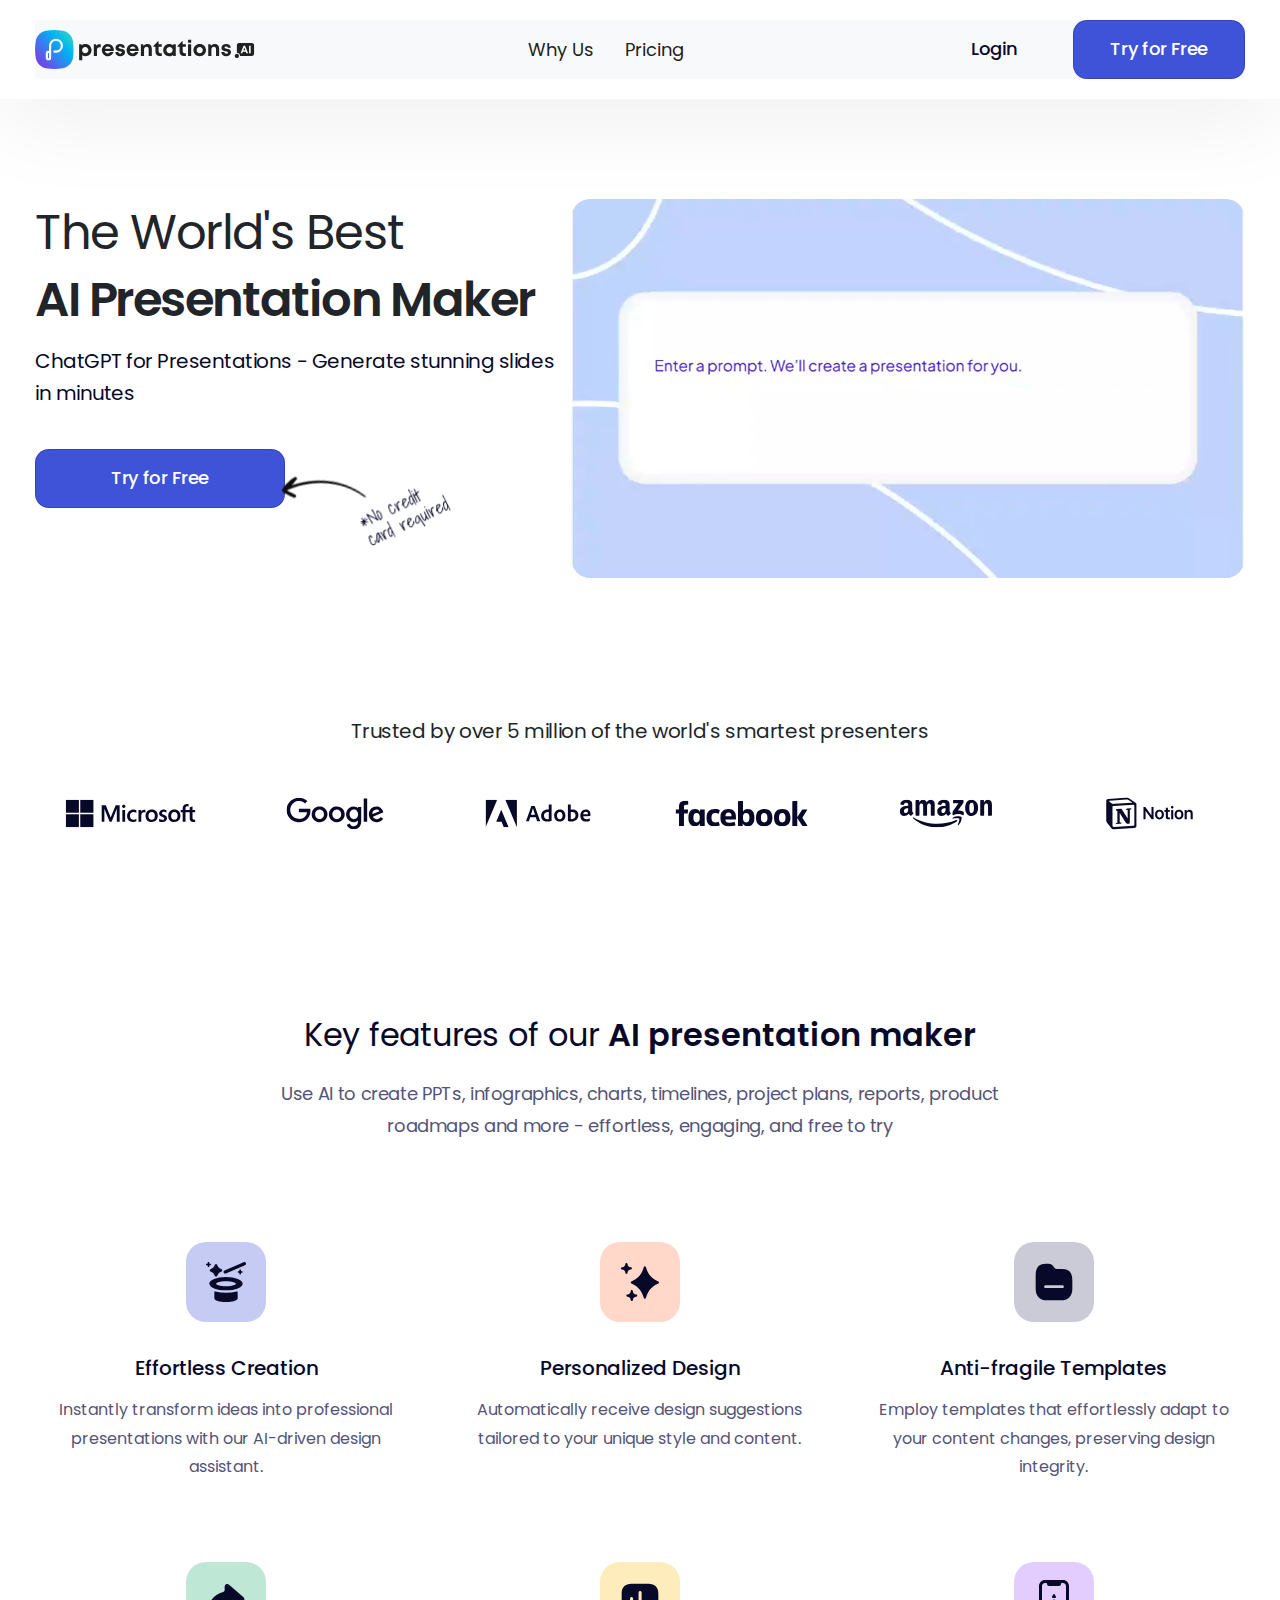
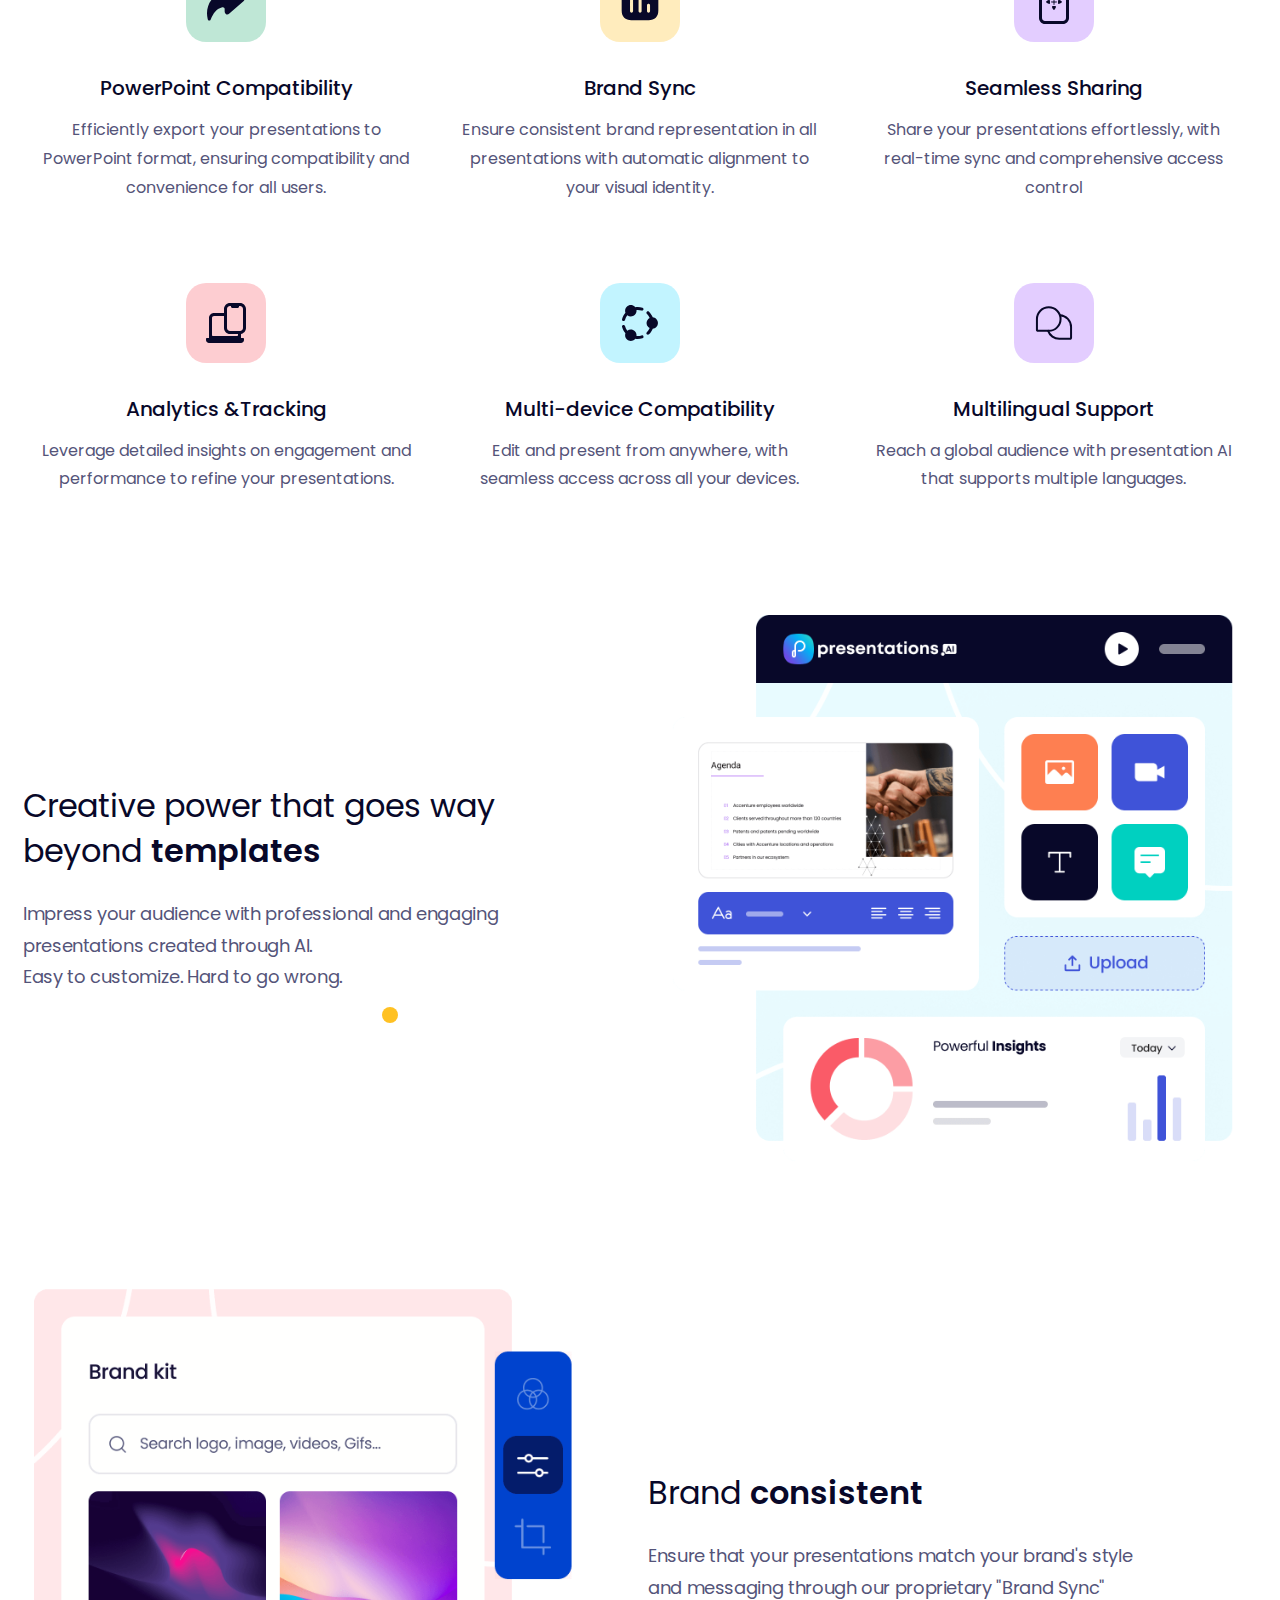
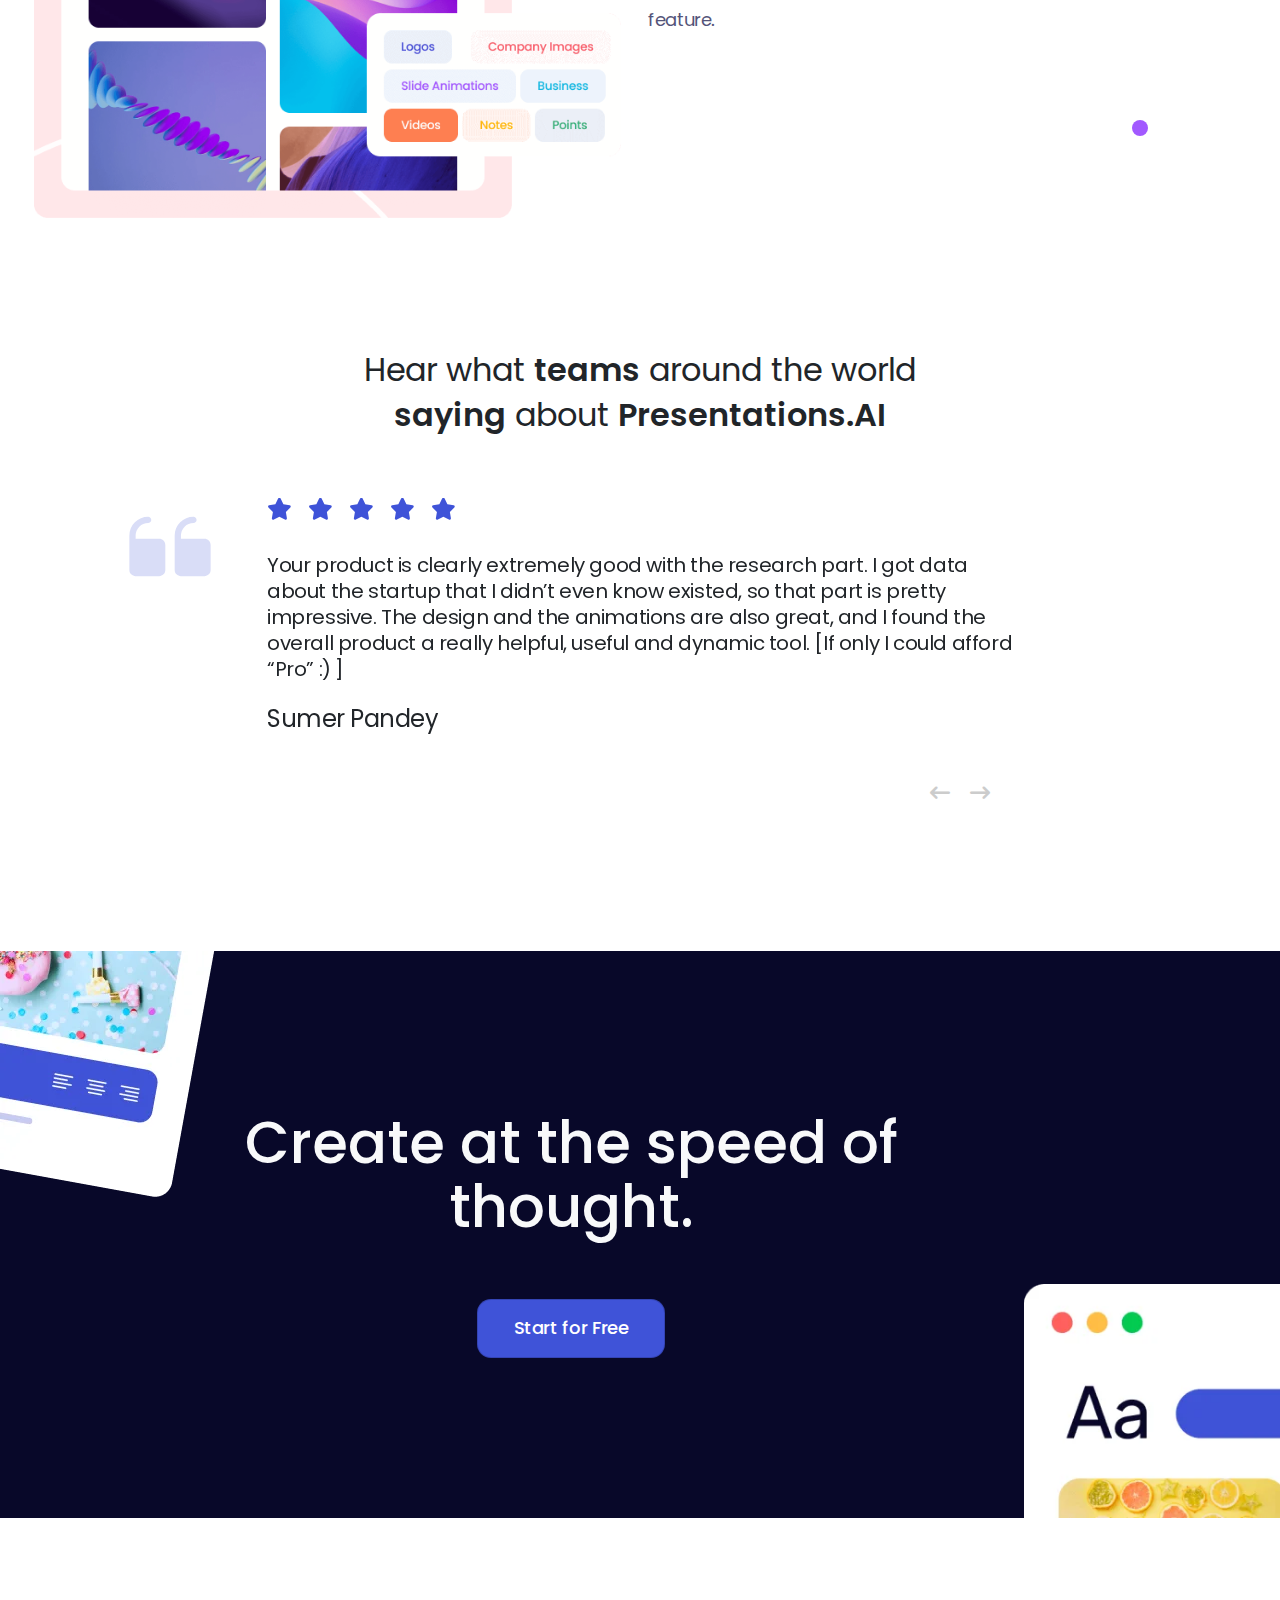
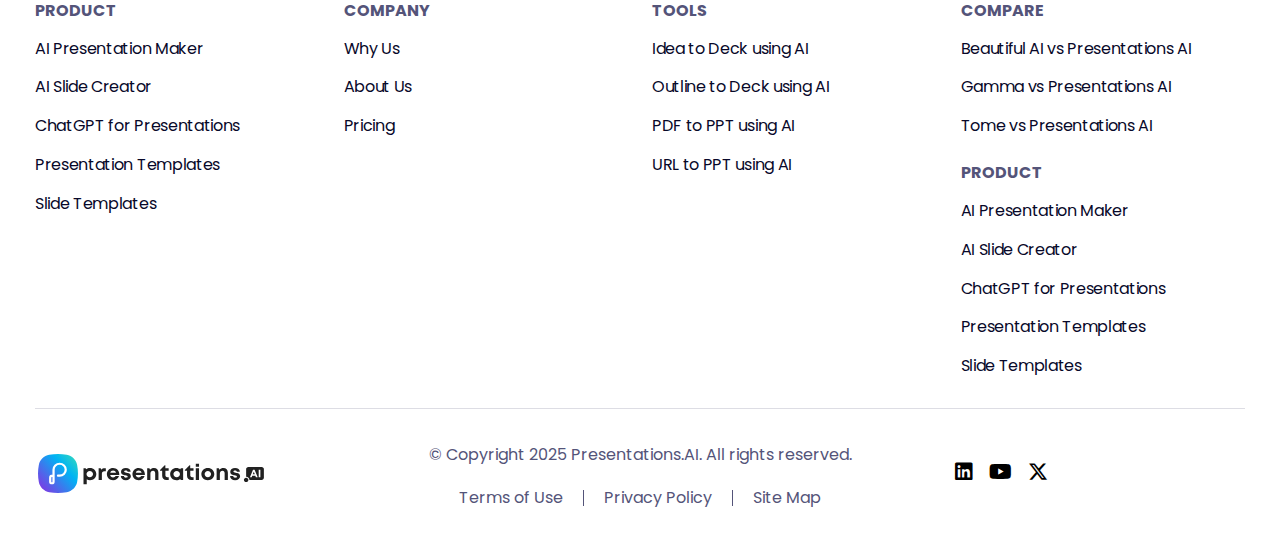
==== index.html @ 04f73282 "Add files via upload" ====
<!DOCTYPE html>
<html lang="en">

<head>
  <meta charset="UTF-8">
  <meta name="viewport" content="width=device-width, initial-scale=1.0">
  <title>Presentation</title>
  <!-- ==============bootstrap================== -->
  <link href="https://cdn.jsdelivr.net/npm/bootstrap@5.2.3/dist/css/bootstrap.min.css" rel="stylesheet">

  <!-- ============owl============== -->
  <link rel="stylesheet" href="https://cdnjs.cloudflare.com/ajax/libs/OwlCarousel2/2.3.4/assets/owl.carousel.css">

  <!-- ============font awesome=============== -->
  <link rel="stylesheet" href="https://cdnjs.cloudflare.com/ajax/libs/font-awesome/6.7.2/css/all.min.css">

  <link rel="stylesheet" href="./assets/css/main.css">




</head>

<body>
  <header>
    <div class="container">
      <div class="cont-wrap">
        <nav class="navbar navbar-expand-lg bg-body-tertiary p-0
                ">

          <a class="navbar-brand" href="#"><img src="./assets/images/logo.svg" alt=""></a>
          <button class="navbar-toggler" type="button" data-bs-toggle="collapse" data-bs-target="#navbarNav"
            aria-controls="navbarNav" aria-expanded="false" aria-label="Toggle navigation">
            <span class="navbar-toggler-icon"></span>
          </button>
          <div class="collapse navbar-collapse" id="navbarNav">
            <ul class="navbar-nav">

              <li class="nav-item active">
                <a class="nav-link" href="#">Why Us</a>
              </li>
              <li class="nav-item">
                <a class="nav-link" href="#">Pricing</a>
              </li>

            </ul>
          </div>

          <div class="sign-up">
            <a href="" class="secondary-btn ">Login</a>
            <a href="" class="primary-btn">Try for Free</a>
          </div>
      </div>
      </nav>

    </div>
  </header>
  <!-- ##################### Hero section########################## -->
  <section class="hero typography">
    <div class="container">
      <div class="cont-wrap">
        <div class="content">
          <div class="left">
            <h1 class="home-hero-heading">The World's Best<strong class="bold-text-30"> <br></strong><span
                class="text-span-10">AI Presentation Maker</span></h1>
            <div class="body-small-black">ChatGPT for Presentations - Generate stunning slides in minutes</div>
            <a href="" class=" btn primary-btn">Try for Free</a>
            <img src="./assets/images/no-credit.png" class="no-credit-img" alt="">
          </div>
          <div class="right" style="background-image: url(./assets/images/hero-presentation.jpg);">
            <video autoplay loop>
              <source src="./assets/images/presentation-vide.mp4" type="video/mp4">


            </video>
          </div>
        </div>
      </div>
    </div>
  </section>

  <!-- =================== brand=============== -->
  <section class="brand typography">
    <div class="container">
      <div class="cont-wrap">
        <p class="p-20">Trusted by over 5 million of the world's smartest presenters</p>
        <div class="brand-block">
          <div class="logo-block home-logo1">
            <img src="./assets/images/microsoft.svg" loading="lazy" alt="microsoft" class="home-logo-item-icon">
          </div>
          <div class="logo-block home-logo2">
            <img src="./assets/images/google.svg" loading="lazy" alt="google" class="home-logo-item-icon">
          </div>
          <div class="logo-block home-logo3">
            <img src="./assets/images/adobe.svg" loading="lazy" alt="adobe" class="home-logo-item-icon">
          </div>
          <div class="logo-block home-logo4">
            <img src="./assets/images/facebook.svg" loading="lazy" alt="facebook" class="home-logo-item-icon">
          </div>
          <div class="logo-block home-logo5">
            <img src="./assets/images/amazon.svg" loading="lazy" alt="amazon" class="home-logo-item-icon">
          </div>
          <div class="logo-block home-logo6">
            <img src="./assets/images/notion.svg" loading="lazy" alt="notion" class="home-logo-item-icon">
          </div>
        </div>
      </div>
    </div>


  </section>


  <!-- =================key feature====================== -->
  <section class="key-feature typography">
    <div class="container">
      <div class="cont-wrap">
        <h2>Key features of our <span class="txt-span-600">AI presentation maker</span></h2>
        <p class="p-18">Use AI to create PPTs, infographics, charts, timelines, project plans, reports, product roadmaps
          and more - effortless, engaging, and free to try</p>
      </div>

      <div class="feature-bottom-container">
        <div class="block-layout">
          <div class="home-feature-item-6">
            <div class="home-feature-icon-wrapper _1"><img src="./assets/images/effortless_creation.svg" loading="eager"
                alt="Creation icon" class="home-feature-icon"></div>

            <h3>Effortless Creation</h3>

            <p>Instantly transform ideas into professional presentations with our AI-driven design
              assistant.</p>
          </div>
          <div class="home-feature-item-6">
            <div class="home-feature-icon-wrapper _2"><img src="./assets/images/personalized_design.svg" loading="eager"
                alt="Personalized design" class="home-feature-icon"></div>

            <h3>Personalized Design</h3>

            <p>Automatically receive design suggestions tailored to your unique style and content.
            </p>
          </div>
          <div class="home-feature-item-6">
            <div class="home-feature-icon-wrapper _3"><img src="./assets/images/Folder.svg" loading="eager" alt=""
                class="home-feature-icon"></div>

            <h3>Anti-fragile Templates</h3>

            <p>Employ templates that effortlessly adapt to your content changes, preserving design
              integrity.</p>
          </div>
          <div class="home-feature-item-6">
            <div class="home-feature-icon-wrapper _4"><img src="./assets/images/seamless_sharing.svg" loading="eager"
                alt="Share icon" class="home-feature-icon"></div>

            <h3>PowerPoint Compatibility</h3>

            <p>Efficiently export your presentations to PowerPoint format, ensuring compatibility
              and convenience for all users.</p>
          </div>
          <div class="home-feature-item-6">
            <div class="home-feature-icon-wrapper _5"><img src="./assets/images/analytics_tracking.svg" loading="eager"
                alt="Analytics icon" class="home-feature-icon"></div>

            <h3>Brand Sync</h3>

            <p>Ensure consistent brand representation in all presentations with automatic
              alignment to your visual identity.</p>
          </div>
          <div class="home-feature-item-6">
            <div class="home-feature-icon-wrapper _6"><img src="./assets/images/responsive_design.svg" loading="eager"
                alt="Responsive icon" class="home-feature-icon"></div>

            <h3>Seamless Sharing</h3>

            <p>Share your presentations effortlessly, with real-time sync and comprehensive access
              control</p>
          </div>
          <div class="home-feature-item-6">
            <div class="home-feature-icon-wrapper _7"><img src="./assets/images/multiple-device_compatibility.svg"
                loading="eager" alt="Multiple device" class="home-feature-icon"></div>

            <h3>Analytics &amp;Tracking</h3>

            <p>Leverage detailed insights on engagement and performance to refine your
              presentations.</p>
          </div>
          <div class="home-feature-item-6">
            <div class="home-feature-icon-wrapper _8"><img src="./assets/images/live_collaboration.svg" loading="eager"
                alt="Collaboration icon" class="home-feature-icon"></div>

            <h3>Multi-device Compatibility</h3>

            <p>Edit and present from anywhere, with seamless access across all your devices.</p>
          </div>
          <div id="w-node-_37f760ad-b306-6510-96a2-4c2d6c4ac123-422cf00c" class="home-feature-item-6">
            <div class="home-feature-icon-wrapper"><img src="./assets/images/Icon.svg" loading="eager" alt="icon"
                class="home-feature-icon"></div>

            <h3>Multilingual Support</h3>
            <p>Reach a global audience with presentation AI that supports multiple languages.</p>
          </div>

        </div>
      </div>
    </div>




    </div>
  </section>

  <!-- =============== template =============== -->
  <section class="template typography">
    <div class="container">
      <div class="cont-wrap">
        <div class="row ">
          <div class="col-md-6 p-0">
            <div class="col-right">
              <div class="content">
                <h2>Creative power that goes way beyond <span class="txt-span-600">templates</span></h3>
                  <p class="p-18">Impress your audience with professional and engaging presentations created through AI.
                    <br>Easy to customize. Hard to go wrong.
                  </p>
                  <img src="./assets/images/Orange Circle.svg" class="best-tools-2-yellow-tag">
              </div>
            </div>
          </div>
          <div class="col-md-6">
            <div class="col-left">
              <img src="./assets/images/ideatodeck.png" alt="">

            </div>
          </div>
          <div class="col-md-6 p-0">
            <div class="col-left">
              <img src="./assets/images/brand_consistent.png" alt="">

            </div>
          </div>
          <div class="col-md-6 p-0">
            <div class="col-right">
              <div class="content">
                <h2>Brand <span class="txt-span-600">consistent</span></h3>
                  <p class="p-18">Ensure that your presentations match your brand's style and messaging through our
                    proprietary "Brand Sync" feature.</p>
                  <img src="./assets/images/Purple Circle.svg" class="best-tool-3-purple-tag">
              </div>
            </div>
          </div>

        </div>
      </div>
    </div>
  </section>

  <!-- ================== review ============= -->

  <section class="review typography">
    <div class="container">
      <div class="cont-wrap">
        <h2>Hear what <span class="txt-span-600">teams</span> around the world <span class="txt-span-600">saying</span>
          about <span class="txt-span-600">Presentations.AI</span></h2>

        <div class="owl-carousel review">
          <div class="item">
            <div class="home-testimonial-slide-wrapper">

              <img src="./assets/images/Quote.svg" loading="lazy" alt="Quote" class="testimonial-quote-icon left">
              <img src="./assets/images/Quote2.svg" loading="lazy" alt="Quote" class="testimonial-quote-icon right">

              <div class="testimonial-inside-wrapper">
                <div class="home-testimonial-star-wrapper">
                  <i class="fa-solid fa-star"></i>
                  <i class="fa-solid fa-star"></i>
                  <i class="fa-solid fa-star"></i>
                  <i class="fa-solid fa-star"></i>
                  <i class="fa-solid fa-star"></i>
                </div>
                <p class="p-20">Your product is clearly extremely good with the research part. I got data about the
                  startup that I didn’t even know existed, so that part is pretty impressive. The design and the
                  animations are also great, and I found the overall product a really helpful, useful and dynamic tool.
                  [If only I could afford “Pro” :) ]</p>

                <div class="home-testimonial-author-name">
                  <span>Sumer Pandey</span>
                </div>
              </div>
            </div>
          </div>
          <div class="item">
            <div class="home-testimonial-slide-wrapper">

              <img src="./assets/images/Quote.svg" loading="lazy" alt="Quote" class="testimonial-quote-icon left">
              <img src="./assets/images/Quote2.svg" loading="lazy" alt="Quote" class="testimonial-quote-icon right">

              <div class="testimonial-inside-wrapper">
                <div class="home-testimonial-star-wrapper">
                  <i class="fa-solid fa-star"></i>
                  <i class="fa-solid fa-star"></i>
                  <i class="fa-solid fa-star"></i>
                  <i class="fa-solid fa-star"></i>
                  <i class="fa-solid fa-star"></i>
                </div>
                <p class="p-20">Your product is clearly extremely good with the research part. I got data about the
                  startup that I didn’t even know existed, so that part is pretty impressive. The design and the
                  animations are also great, and I found the overall product a really helpful, useful and dynamic tool.
                  [If only I could afford “Pro” :) ]</p>

                <div class="home-testimonial-author-name">
                  <span>Sumer Pandey</span>
                </div>
              </div>
            </div>
          </div>
          <div class="item">
            <div class="home-testimonial-slide-wrapper">

              <img src="./assets/images/Quote.svg" loading="lazy" alt="Quote" class="testimonial-quote-icon left">
              <img src="./assets/images/Quote2.svg" loading="lazy" alt="Quote" class="testimonial-quote-icon right">

              <div class="testimonial-inside-wrapper">
                <div class="home-testimonial-star-wrapper">
                  <i class="fa-solid fa-star"></i>
                  <i class="fa-solid fa-star"></i>
                  <i class="fa-solid fa-star"></i>
                  <i class="fa-solid fa-star"></i>
                  <i class="fa-solid fa-star"></i>
                </div>
                <p class="p-20">Your product is clearly extremely good with the research part. I got data about the
                  startup that I didn’t even know existed, so that part is pretty impressive. The design and the
                  animations are also great, and I found the overall product a really helpful, useful and dynamic tool.
                  [If only I could afford “Pro” :) ]</p>

                <div class="home-testimonial-author-name">
                  <span>Sumer Pandey</span>
                </div>
              </div>
            </div>
          </div>
        </div>

      </div>

    </div>
    </div>
  </section>


  <!-- ==========  thought================== -->
  <section class="thought typography">
    <img src="./assets/images/thought-img-1.webp" alt="Template" class="cta-item-1-image">
    <img src="./assets/images/thought-img-2.webp" class="cta-item-2-image">
    <div class="wrapper">
      <div class="cta-wrapper">
        <h2 class="text-light">Create at the speed of thought.</h2>
        <div class="button-container">
          <a href="#" class="btn primary-btn">Start for Free</a>
          <img src="./assets/images/No Credit Card White Item.png" loading="lazy" alt="No credit card required"
            class="image-66">
        </div>
      </div>
    </div>
  </section>


  <footer class="footer-section typography">
    <div class="container">
      <div class="footer-wrap">
        <div class="row">
          <div class="col-md-3">
            <div class="col-wrap">
              <h4>Product</h4>
              <div class="link-group">
                <a href="#">AI Presentation Maker</a>
                <a href="#">AI Slide Creator</a>
                <a href="#">ChatGPT for Presentations</a>
                <a href="#">Presentation Templates</a>
                <a href="#">Slide Templates</a>
              </div>
            </div>
          </div>
          <div class="col-md-3">
            <div class="col-wrap">
              <h4>Company</h4>
              <div class="link-group">
                <a href="#">Why Us</a>
                <a href="#">About Us</a>
                <a href="#">Pricing</a>

              </div>
            </div>
          </div>
          <div class="col-md-3">
            <div class="col-wrap">
              <h4>TOOLS</h4>
              <div class="link-group">
                <a href="#">Idea to Deck using AI</a>
                <a href="#">Outline to Deck using AI</a>
                <a href="#">PDF to PPT using AI</a>
                <a href="#">URL to PPT using AI</a>

              </div>
            </div>
          </div>
          <div class="col-md-3">
            <div class="col-wrap">
              <h4>COMPARE</h4>
              <div class="link-group">
                <a href="#">Beautiful AI vs Presentations AI</a>
                <a href="#">Gamma vs Presentations AI</a>
                <a href="#">Tome vs Presentations AI</a>

              </div>
            </div>
            <div class="col-wrap mt-4">
              <h4>Product</h4>
              <div class="link-group">
                <a href="#">AI Presentation Maker</a>
                <a href="#">AI Slide Creator</a>
                <a href="#">ChatGPT for Presentations</a>
                <a href="#">Presentation Templates</a>
                <a href="#">Slide Templates</a>
              </div>
            </div>
          </div>
        </div>
      </div>
      <hr
        style="display: block; height: 1px; border: 0; border-top: 1px solid #545479; margin: 2em 0; padding: 0;opacity: 0.2">

      <div class="footer-bottom-block">
        <div class="ft-logo">
          <img src="./assets/images/logo.svg" alt="">
        </div>
        <div class="copyright">
          <p>© Copyright 2025 Presentations.AI. All rights reserved.</p>
          <div class="term-link">
            <a href="" >Terms of Use</a>
            <a href="" >Privacy Policy</a>
            <a href="" >Site Map</a>
          </div>
        </div>

        <div class="social">
          <a href=""><i class="fa-brands fa-linkedin"></i></a>
          <a href=""><i class="fa-brands fa-youtube"></i></a>
          <a href=""><i class="fa-brands fa-x-twitter"></i></a>
        </div>
      </div>

    </div>
  </footer>

















  <script src="https://code.jquery.com/jquery-3.7.1.min.js"></script>

  <script src="https://cdnjs.cloudflare.com/ajax/libs/popper.js/2.9.2/umd/popper.min.js"></script>
  <!-- ================owl=============== -->
  <script src="https://cdnjs.cloudflare.com/ajax/libs/OwlCarousel2/2.3.4/owl.carousel.min.js"></script>

  <script src="./assets/js/main.js"></script>

  <!-- ===================bootstrap js================     -->
  <script src="https://cdn.jsdelivr.net/npm/@popperjs/core@2.11.6/dist/umd/popper.min.js"></script>
  <script src="https://cdn.jsdelivr.net/npm/bootstrap@5.2.3/dist/js/bootstrap.min.js"></script>

</body>

</html>
---- assets/css/main.css ----
@import url('https://fonts.googleapis.com/css2?family=Poppins:ital,wght@0,100;0,200;0,300;0,400;0,500;0,600;0,700;0,800;0,900;1,100;1,200;1,300;1,400;1,500;1,600;1,700;1,800;1,900&display=swap');
:root {
    --font-primary:Poppins, sans-serif;
    --secondary-color:#a259ff;
    --white: white;
    --primar-color:#3f53d8;
    --text-color-1: #080829;
    --para-color-1: #545479;
}


.container {
    max-width: 1250px;
   padding: 0 20px;
    margin: 0 auto;

}

.container-fluid {
    width: 100%;
    padding-right: 20px;
    padding-left: 20px;
}

* {
    box-sizing: border-box;
}

body {
    margin: 0;
    padding: 0;
    font-family: var(--font-primary);

}

h1,
h2,
h3,
h4,
h5,
h6 {
    margin: 0;
    line-height: 1.22;
}

p {
    margin-bottom: 0;
    font-family: var(--font-secondary);
}

ul,
ol,
li {
    margin: 0;
    padding: 0;
    list-style: none;
}

a {
    text-decoration: none !important;
    transition: all 0.4s ease-in-out;
}
.btn:focus{
    box-shadow: none !important;
}

a:hover {
    text-decoration: none;
    transition: all 0.4s ease-in-out;
}

img {
    width: 100%;
}


.primary-btn {
    color: var(--white);
    background-color: var(--primar-color);
    font-size: 18px;
    text-align: center;
    border-radius: 14px;
    padding: 19px 36px 20px;
    font-weight: 500;
    transition: all .2s;
    letter-spacing: -.02em;
    border: 1px solid #08082933;
    line-height: 100%;
}

.primary-btn:hover {
    background: var(--secondary-color);
    transition: 0.2s ease all;
    text-decoration: none !important;
    color: var(--white);

}



.secondary-btn {
    color: var(--text-color-1);
    background-color: transparent;
    font-size: 18px;
    text-align: center;
    border-radius: 14px;
    padding: 19px 36px 20px;
    font-weight: 500;
    transition: all .2s;
    letter-spacing: -.02em;
    border: 1px solid transparent;
    line-height: 100%;
}


.secondary-btn:hover {
    background: var(--secondary-color);
    transition: 0.3s ease all;
    text-decoration: none !important;
    color: var(--white);

}




.typography h1 {
    text-align: left;
    letter-spacing: -1.44px;
    margin-bottom: 0;
    font-family:var(--font-primary);
    font-size: 48px;
    font-weight: 400;
    line-height: 140%;

}

.typography h2 {
    font-size: 32px;
    font-weight: 400;
    line-height: 1.40;
    font-family: var(--font-primary);
}

.typography h3 {
    font-size: 20px;

    line-height: 1.4;
    font-family: var(--font-primary);
    color: var(--text-color-1);
}

.typography h4 {
    font-size: 16px;
    font-weight: 700;
    line-height: 1.6;
    font-family: var(--font-primary);
}


.typography p , .typography li{
    font-family: var(--font-primary);
    font-size: 16px;
    font-weight: 400;
    line-height: 1.8;

}

.typography .p-20 {
    font-family: var(--font-primary);
    font-size: 20px;
    font-weight: 400;
    line-height: 1.3;
    letter-spacing: -.02em;

}
.typography .p-18 {
    font-family: var(--font-primary);
    font-size: 18px;
    font-weight: 400;
    line-height: 1.77;
    letter-spacing: -.02em;

}



.typography h6 {
    font-size: 18px;
    font-weight: 600;
    line-height: 1.2;
    font-family: var(--font-secondary);
    color: #4A4A4A;
    padding-bottom: 12px;
    text-transform: uppercase;
}








/* =========================================Header=========== */
header .navbar-brand img {
    width: 100%;
    max-width: 226px;
    height: 40px;
    object-fit: contain;
}
header .sign-up {
    flex-direction: row;
    justify-content: flex-end;
    align-self: auto;
    align-items: center;
    display: flex;
    gap: 20px;
}

header .navbar-expand-lg .navbar-collapse{
    justify-content: center ;
}
header ul.navbar-nav li a {
    vertical-align: top;
    color: #222;
    text-align: left;
    text-decoration: none;
    display: inline-block;
    position: relative;
    font-size: 18px;
    padding: 5px 15px;
}

header ul.navbar-nav {
    display: flex;
    align-items: center;
    justify-content: center;
    gap: 15px;
}
header {
    padding: 20px 0;
    position: sticky;
    top: 0;
    z-index: 99999999;
    background: var(--white);
    box-shadow: 0 10px 100px #00000014;
}


/* ################# hero section============== */
section.hero {
    padding: 100px 0;
}
.bold-text-30, .bold-text-31 {
    font-weight: 700;
}
.text-span-9, .text-span-10 {
    font-weight: 600;
}
.body-small-black {
    color: var(--text-color-1);
    letter-spacing: -.48px;
    margin-top: 12px;
    font-size: 20px;
    font-weight: 400;
    line-height: 32px;
    display: block;
}

section.hero .content {
    display: flex;
    align-items: flex-start;
    flex-wrap: wrap;
}
section.hero .content .left {
    width: 44.3%;
    position: relative;
}
section.hero .content  .right {
    width: 55.7%;
    background-position: center;
    background-repeat: no-repeat;
    background-size: cover;
overflow: hidden;
    display: flex;
    justify-content: center;
    align-items: center;
    border-radius: 20px;
    position: relative;

}
section.hero .content .right video {
    width: 100%;
    height: 100%;
    aspect-ratio: 16/9;
    object-fit: cover;
}
section.hero .content .left a {
    margin-top: 40px;
    min-width: 250px;
}
section.hero .content .left img.no-credit-img {
    position: absolute;
    width: 185px;
    height: 107px;
    bottom: -43px;
    right: 115px;
}

/* ##################### brand section ################## */
section.brand .brand-block {
    display: flex;
    align-items: center;
    justify-content: center;
    flex-wrap: wrap;
    gap: 27px;
    margin-top: 20px;
}
section.brand{
    padding: 40px 0 30px;

}
section.brand .brand-block .logo-block {
    width: calc(15% - 4.5px);
}

section.brand .cont-wrap{
    display: flex;
    justify-self: center;
    align-items: center;
    flex-direction: column;
}

.key-feature{
    padding: 120px 0;
}


/* ==========key feature================ */
.key-feature .cont-wrap {
    display: flex;
    justify-content: center;
    align-items: center;
    flex-direction: column;
}
.txt-span-600 {
    font-weight: 600;
}
.key-feature .cont-wrap h2{
    color: var(--text-color-1);
}
.key-feature .cont-wrap p.p-18{
   max-width: 750px;
   text-align: center;
   color: var(--para-color-1);
   margin-top: 20px;
}
.feature-bottom-container {
    width: 100%;
    margin-top: 100px;
}
.key-feature .block-layout {
    display: flex;
    column-gap: 40px;
    flex-direction: row;
    flex-wrap: wrap;
    row-gap: 80px;
    align-items: flex-start;
    justify-content: center;
}
.key-feature .block-layout .home-feature-item-6 {
    width: calc(32% - 13.33px);
    border-radius: 16px;
    text-align: center;
    display: flex;
    flex-direction: column;
    justify-content: center;
    align-items: center;
}
.home-feature-icon-wrapper {
    border-radius: 20px;
    justify-content: center;
    align-items: center;
    width: 80px;
    height: 80px;
    margin-bottom: 32px;
    display: flex;
}
.home-feature-icon-wrapper._1 {
    background-color: #3f53d84d;
}
.home-feature-icon {
    width: auto;
    height: auto;
}
.home-feature-item-6 p {
color: var(--para-color-1);
margin-top: 14px;
}
.home-feature-icon-wrapper._2 {
    background-color: #fe7f514d;
}
.home-feature-icon-wrapper._3 {
    background-color: #5454794d;
}
.home-feature-icon-wrapper._4 {
    background-color: #2cae764d;
}
.home-feature-icon-wrapper._5 {
    background-color: #ffc1234d;
}
.home-feature-icon-wrapper._6 {
    background-color: #a259ff4d;
}
.home-feature-icon-wrapper._7 {
    background-color: #fa5b684d;
}
.home-feature-icon-wrapper._8 {
    background-color: #67e4ff66;
}

.best-tools-2-yellow-tag {
    width: 16px;
    height: 16px;
    position: absolute;
    inset: auto 25% -30px auto;
}
section.template .col-right {
    position: relative;
    display: flex;
    justify-content: center;
    align-items: flex-start;
    flex-direction: column;
    height: 100%;
    max-width: 500px;
}
section.template .col-right .content{
    position: relative;
}
section.template .col-right h2{
    margin-bottom: 24px;
    color: var(--text-color-1);
    width: 475px;
}
section.template .col-right p{
    color: var(--para-color-1);
}
section.template .col-left img {
    aspect-ratio: 1/1;
    object-fit: contain;
    object-position: center;
    max-height: 549px;
}
section.template .row{
    gap: 16px;
}
section.template .row .col-md-6{
    width: calc(50% - 8px);
}
section.template .row .col-md-6:nth-child(3), section.template .row .col-md-6:nth-child(4) {
    margin-top: 100px;
}
.best-tool-3-purple-tag {
    z-index: 11;
    width: 16px;
    height: 16px;
    position: absolute;
    inset: auto 0% -100px auto;
}

section.review .cont-wrap {
    display: flex;
    justify-content: center;
    align-items: center;
    flex-direction: column;
    max-width: 1040px;
    margin: 0 auto;
}

section.review .cont-wrap h2 {
    max-width: 600px;
    margin-bottom: 60px;
    text-align: center;
}

section.review {
    padding: 120px 0;
}
.home-testimonial-slide-wrapper {
    flex-direction: column;
    align-items: flex-start;
    width: 100%;
    padding-left: 147px;
    padding-right: 147px;
    display: flex;
    position: relative;
}
.testimonial-quote-icon {
    width: 100%;
    max-width: 100px;
    height: auto;
}
.testimonial-quote-icon.left {
    position: absolute;
    inset: 0% auto auto 0%;
}
.testimonial-quote-icon.right {
    position: absolute;
    bottom: -18px;
    right: 0;
}
.home-testimonial-star-wrapper {
    align-items: center;
    margin-bottom: 32px;
    display: flex;
    gap: 16px;
}
.home-testimonial-star-wrapper i {
    font-size: 22px;
    color: var(--primar-color);
}
.home-testimonial-author-name {
    letter-spacing: -.02em;
    font-size: 24px;
    line-height: 1.4;
}
.home-testimonial-slide-wrapper p{
    margin-bottom: 20px;
}
section.review .cont-wrap .owl-nav {
    display: flex;
    gap: 20px;
    justify-content: end;
    margin-top: 48px;
    padding-right: 170px;
}
section.review .cont-wrap .owl-nav button i{
    color: #ccc;
    font-size: 20px;
}

.thought {
    color: #fff;
    background-color: #080829;
    padding: 160px 0;
    display: flex;
    justify-content: center;
    align-items: center;
    position: relative;
}
.thought .wrapper {
    width: 100%;
    max-width: 1024px;
    margin: 0 auto;
}
.thought .cta-item-1-image {
    z-index: 11;
    width: 20%;
    max-width: 232px;
    position: absolute;
    inset: 0% auto auto 0%;
}
.thought .cta-item-2-image {
    z-index: 11;
    width: 20%;
    max-width: 277px;
    position: absolute;
    inset: auto 0% 0% auto;
}
.thought .cta-wrapper {
    text-align: center;
    flex-direction: column;
    align-items: center;
    width: 100%;
    max-width: 886px;
    display: flex;
}
.thought h2 {
    max-width: 850px;
    margin-bottom: 60px;
    font-size: 58px;
    font-weight: 500;
    line-height: 110%;
}
.button-container {
    position: relative;
}
.image-66 {
    width: 100%;
    max-width: 185%;
    position: absolute;
}
.footer-section{
    padding: 80px 0 30px;
}
.footer-section h4{
    color: var(--para-color-1);
    text-transform: uppercase;
  
}
.footer-section .link-group a{
    color: #080829;
    letter-spacing: -.02em;
    cursor: pointer;
    margin-top: 0;
    font-size: 16px;
    text-decoration: none;
    transition: all .2s;
    display: block;
    font-family: var(--font-primary);
    line-height: 1.18;
}
.footer-section .link-group {
    margin-top: 16px;
    display: flex;
    flex-direction: column;
    gap: 20px;
}
.footer-bottom-block .ft-logo img {
    width: 100%;
    max-width: 233px;
    height: 40px;
    object-fit: contain;
}
.footer-bottom-block {
    display: flex;
    align-items: center;
    justify-content: center;
    flex-wrap: wrap;
    gap: 20px;
}
.footer-bottom-block p {
    color: #545479;
    text-align: center;
    width: auto;
    font-size: 16px;
}
.footer-bottom-block .copyright .term-link {
    text-align: left;
    
    justify-content: center;
    align-items: center;
    width: auto;
    margin-top: 20px;
    margin-left: 0;
    display: flex;
    flex-direction: row;
}
.footer-bottom-block .copyright .term-link a {
    color: var(--para-color-1);
    letter-spacing: -.02px;
    cursor: pointer;
    width: auto;
    font-size: 16px;
    text-decoration: none;
    transition: all .2s;
    padding: 0 20px;
    border-right: 1px solid var(--para-color-1);
    line-height: 1;
}
.footer-bottom-block .copyright .term-link a:last-child{
    border: none;
}
.footer-bottom-block .ft-logo {
    width: calc(25% - 15px);
}
.footer-bottom-block .social {
    width: calc(25% - 15px);
    display: flex;
    gap: 16px;
}
.footer-bottom-block .copyright {
    width: calc(50% - 15px);
}
.footer-bottom-block .social i {
    color: #000;
    font-size: 20px;
}
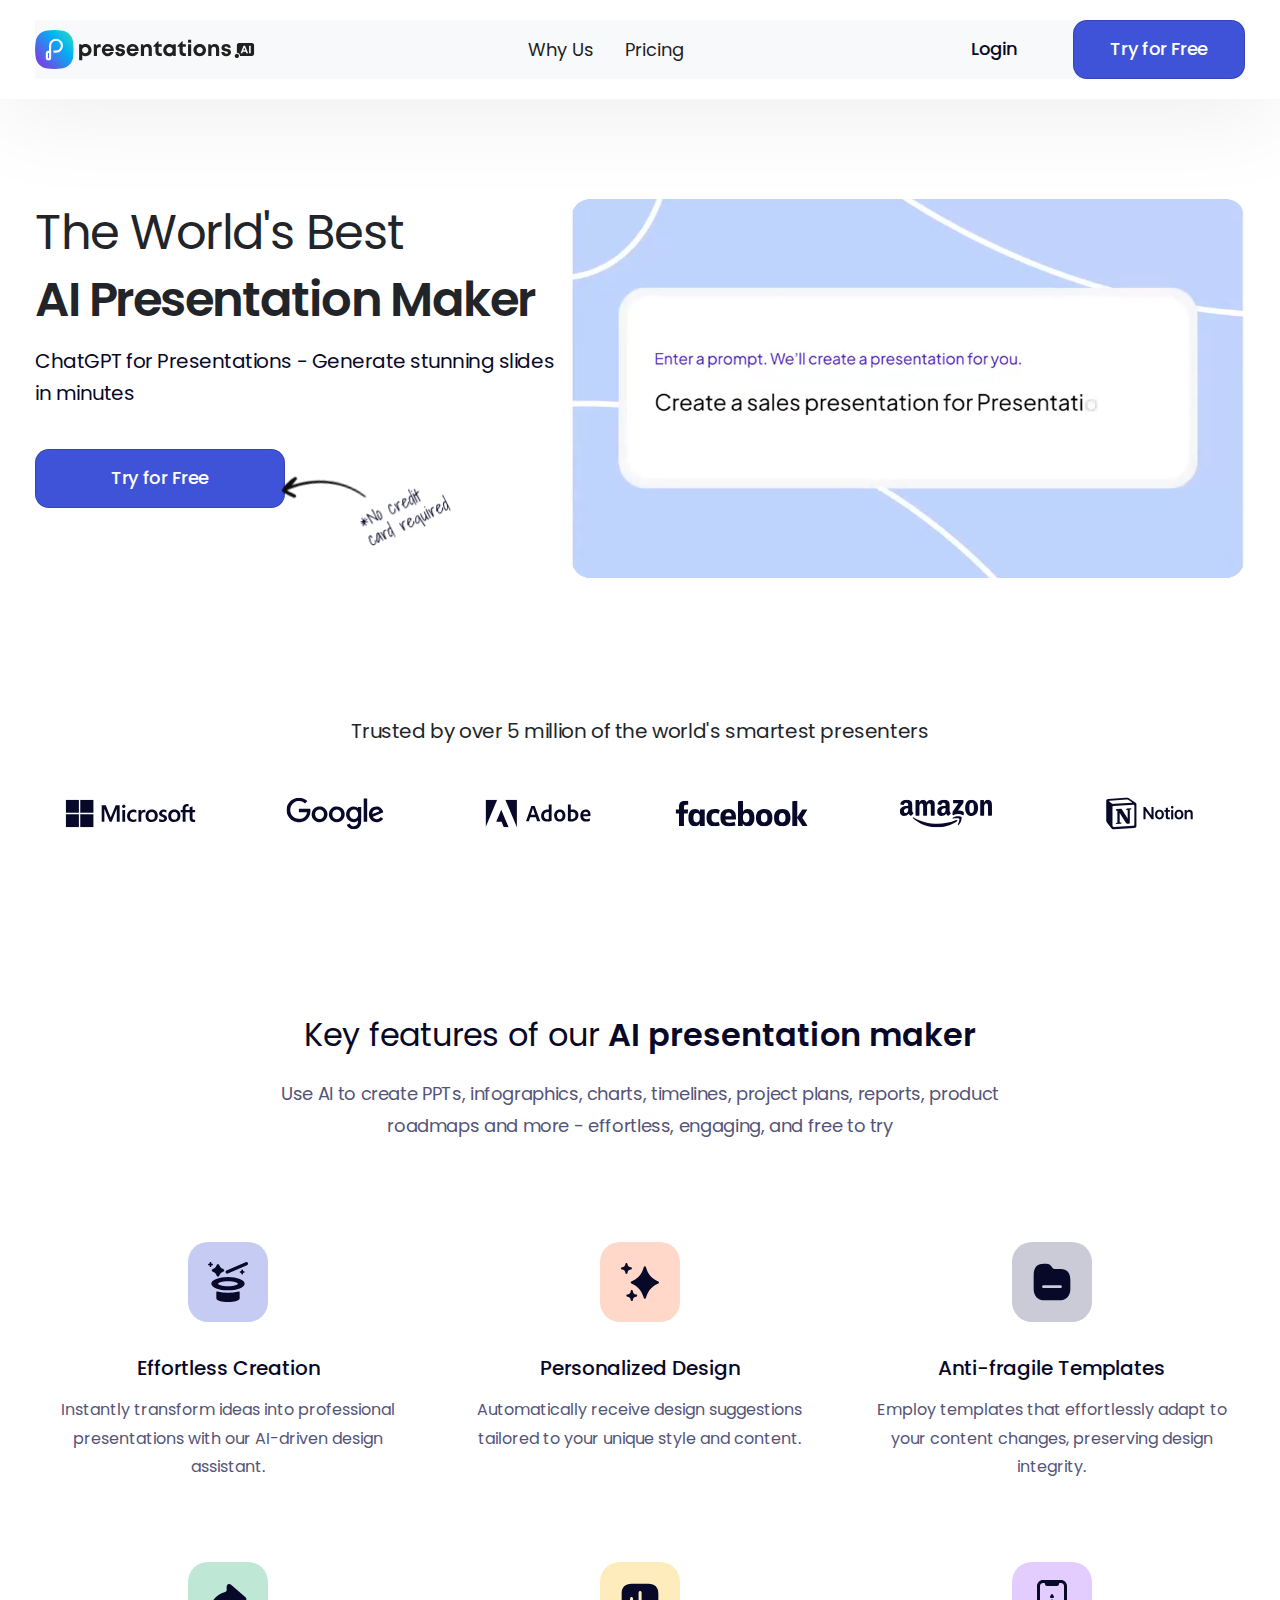
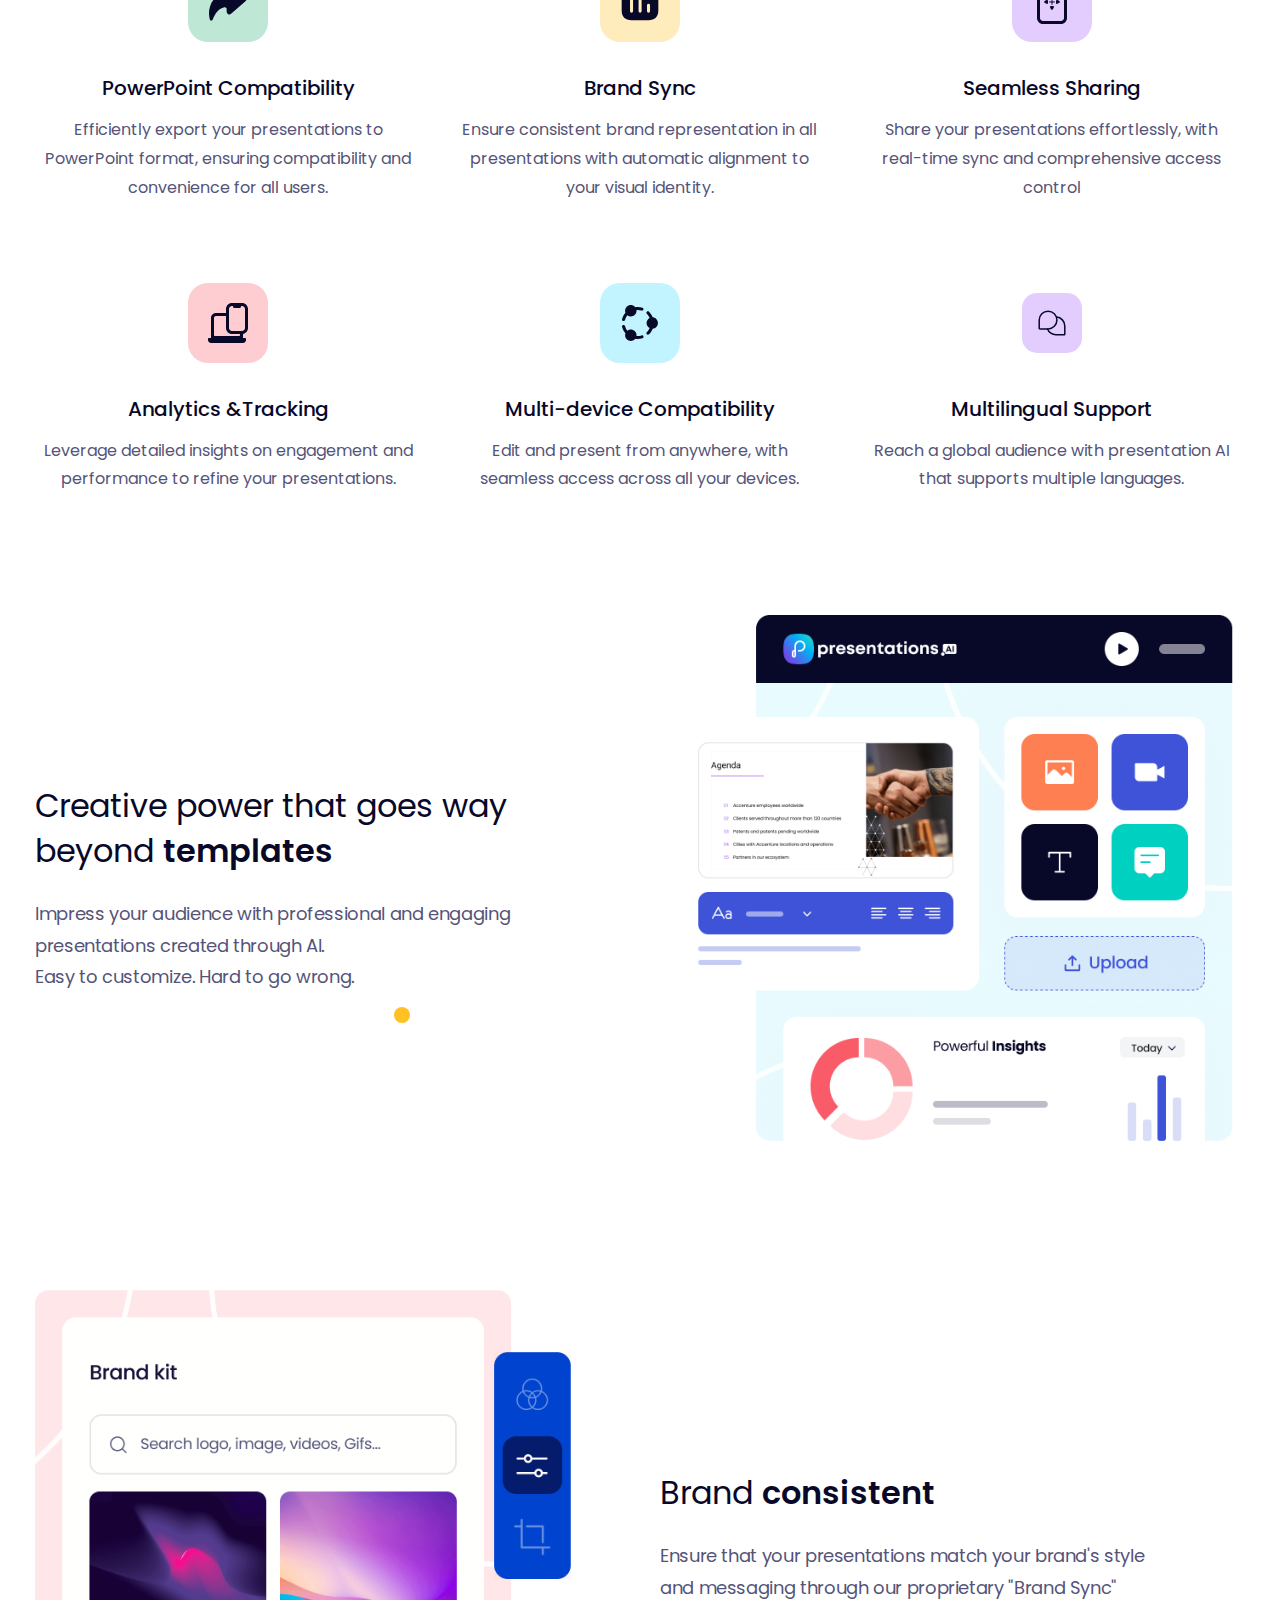
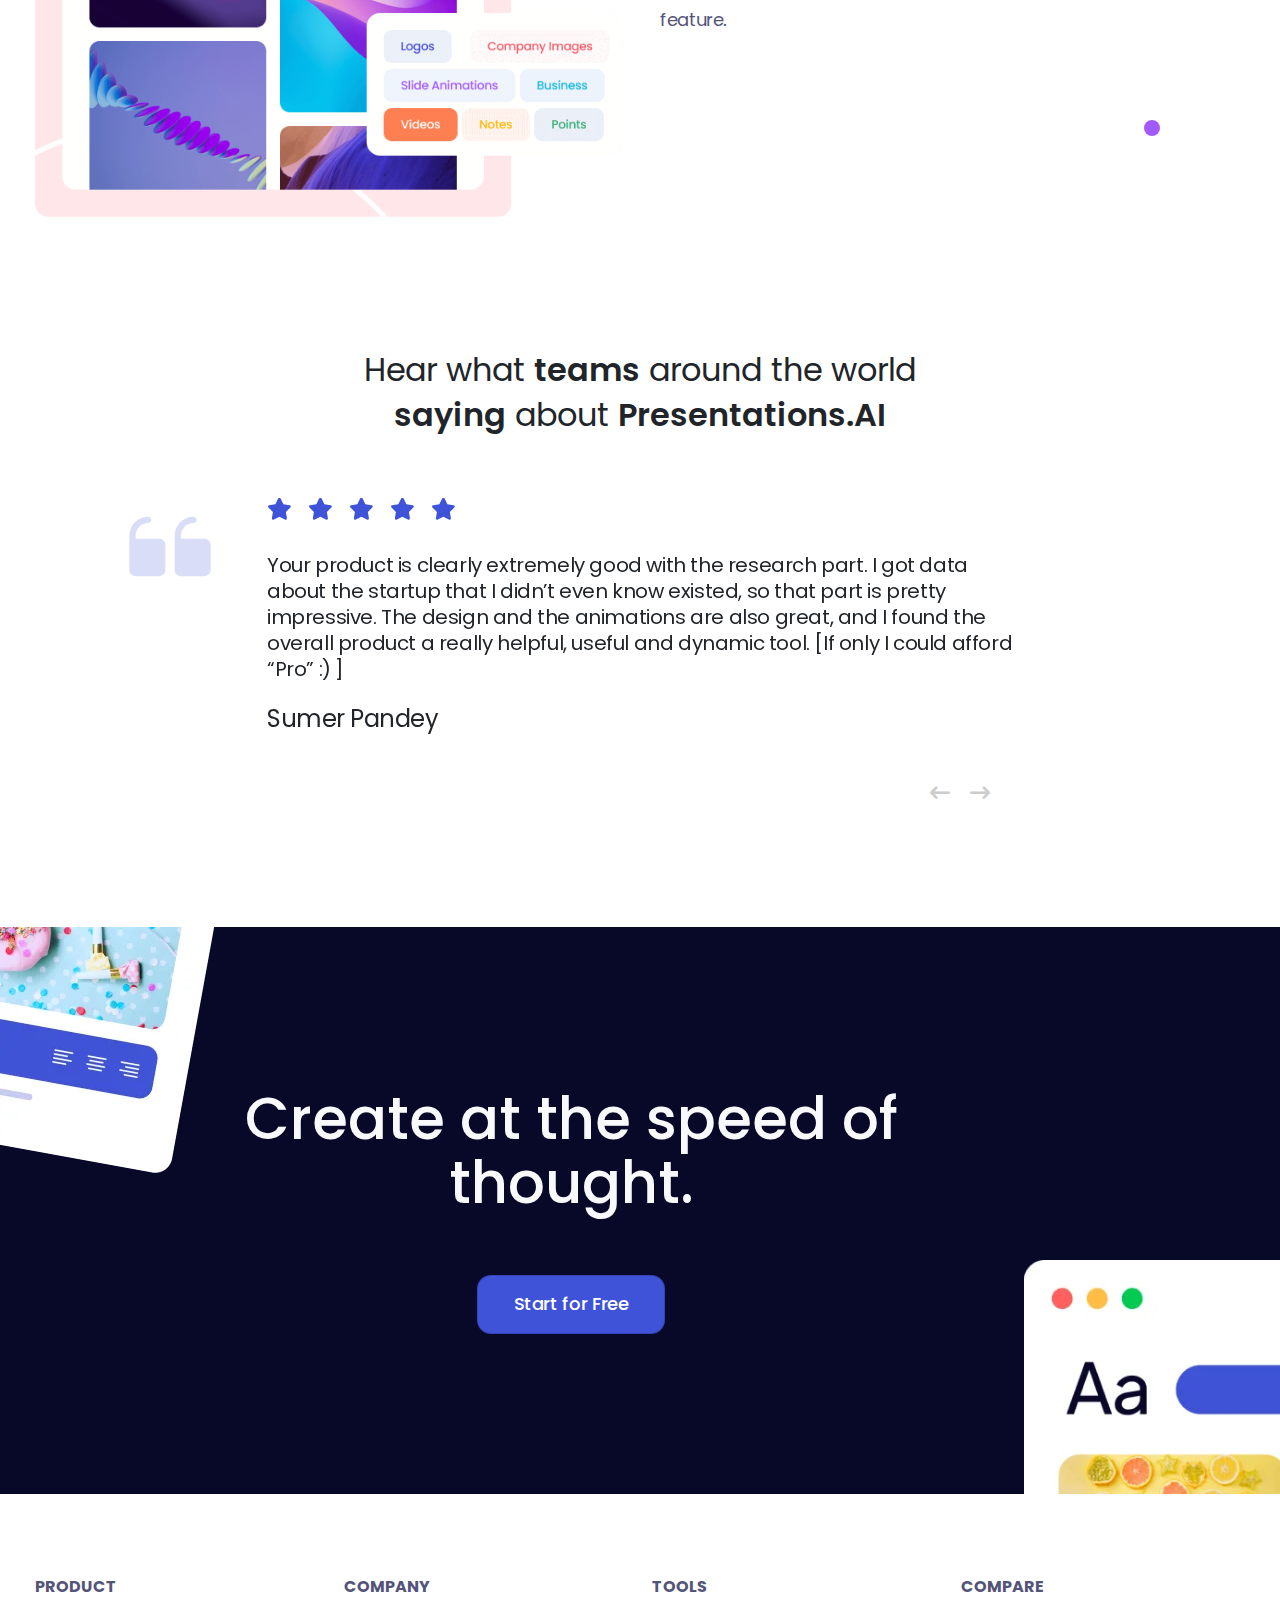
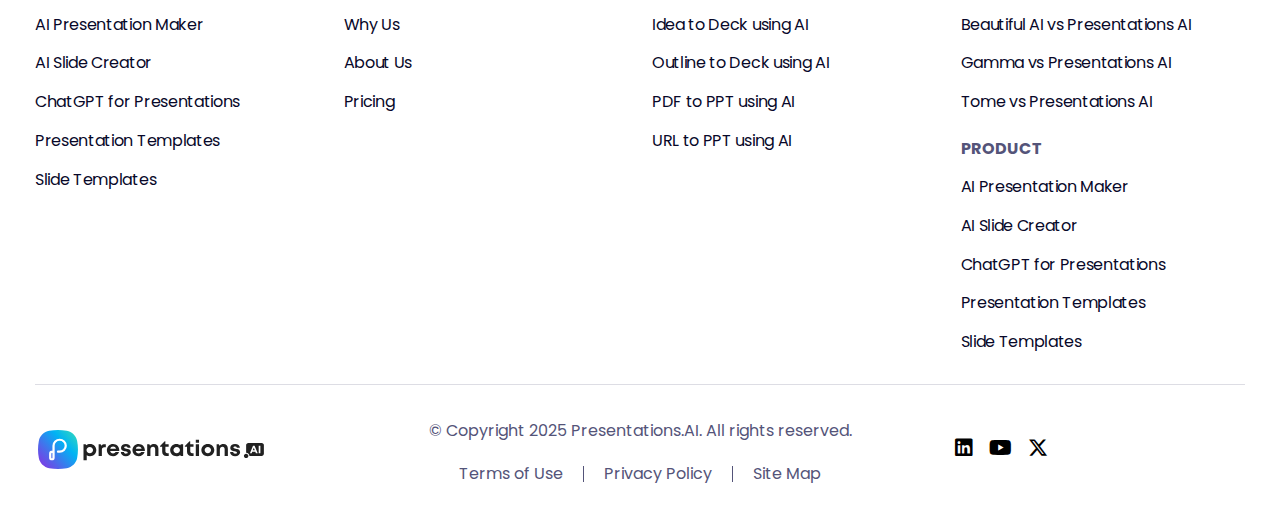
==== commit 4e20dcd6: "Add files via upload" ====
--- a/index.html
+++ b/index.html
@@ -15,6 +15,7 @@
   <link rel="stylesheet" href="https://cdnjs.cloudflare.com/ajax/libs/font-awesome/6.7.2/css/all.min.css">
 
   <link rel="stylesheet" href="./assets/css/main.css">
+  <link rel="stylesheet" href="./assets/css/responsive.css">
 
 
 
@@ -29,21 +30,27 @@
                 ">
 
           <a class="navbar-brand" href="#"><img src="./assets/images/logo.svg" alt=""></a>
+          <div class="toggler-div">
           <button class="navbar-toggler" type="button" data-bs-toggle="collapse" data-bs-target="#navbarNav"
             aria-controls="navbarNav" aria-expanded="false" aria-label="Toggle navigation">
             <span class="navbar-toggler-icon"></span>
           </button>
+        </div>
           <div class="collapse navbar-collapse" id="navbarNav">
             <ul class="navbar-nav">
 
-              <li class="nav-item active">
-                <a class="nav-link" href="#">Why Us</a>
+              <li class="nav-item">
+                <a class="nav-link" href="/">Why Us</a>
               </li>
               <li class="nav-item">
                 <a class="nav-link" href="#">Pricing</a>
               </li>
 
             </ul>
+            <div class="sign-up mob-btn">
+              <a href="" class="secondary-btn ">Login</a>
+              <a href="" class="primary-btn">Try for Free</a>
+            </div>
           </div>
 
           <div class="sign-up">
@@ -61,23 +68,23 @@
       <div class="cont-wrap">
         <div class="content">
           <div class="left">
-            <h1 class="home-hero-heading">The World's Best<strong class="bold-text-30"> <br></strong><span
-                class="text-span-10">AI Presentation Maker</span></h1>
+            <h1 class="home-hero-heading">The World's Best<strong class="bold-text-30"> <br></strong><span class="text-span-10">AI Presentation Maker</span></h1>
             <div class="body-small-black">ChatGPT for Presentations - Generate stunning slides in minutes</div>
-            <a href="" class=" btn primary-btn">Try for Free</a>
-            <img src="./assets/images/no-credit.png" class="no-credit-img" alt="">
+            <div class="btn-gp">
+            <a href="" class="btn primary-btn">Try for Free</a>
+            <img src="./assets/images/no-credit.png" class="no-credit-img" alt=""></div>
           </div>
           <div class="right" style="background-image: url(./assets/images/hero-presentation.jpg);">
-            <video autoplay loop>
+            <video autoplay loop muted>
               <source src="./assets/images/presentation-vide.mp4" type="video/mp4">
-
-
+          
             </video>
           </div>
         </div>
       </div>
     </div>
   </section>
+  
 
   <!-- =================== brand=============== -->
   <section class="brand typography">
@@ -193,7 +200,7 @@
 
             <p>Edit and present from anywhere, with seamless access across all your devices.</p>
           </div>
-          <div id="w-node-_37f760ad-b306-6510-96a2-4c2d6c4ac123-422cf00c" class="home-feature-item-6">
+          <div  class="home-feature-item-6 ext">
             <div class="home-feature-icon-wrapper"><img src="./assets/images/Icon.svg" loading="eager" alt="icon"
                 class="home-feature-icon"></div>
 
@@ -216,7 +223,7 @@
     <div class="container">
       <div class="cont-wrap">
         <div class="row ">
-          <div class="col-md-6 p-0">
+          <div class="col-md-6 ">
             <div class="col-right">
               <div class="content">
                 <h2>Creative power that goes way beyond <span class="txt-span-600">templates</span></h3>
@@ -233,13 +240,13 @@
 
             </div>
           </div>
-          <div class="col-md-6 p-0">
+          <div class="col-md-6 ">
             <div class="col-left">
               <img src="./assets/images/brand_consistent.png" alt="">
 
             </div>
           </div>
-          <div class="col-md-6 p-0">
+          <div class="col-md-6 ">
             <div class="col-right">
               <div class="content">
                 <h2>Brand <span class="txt-span-600">consistent</span></h3>
@@ -369,7 +376,7 @@
     <div class="container">
       <div class="footer-wrap">
         <div class="row">
-          <div class="col-md-3">
+          <div class="col-6 col-md-3">
             <div class="col-wrap">
               <h4>Product</h4>
               <div class="link-group">
@@ -381,7 +388,7 @@
               </div>
             </div>
           </div>
-          <div class="col-md-3">
+          <div class="col-6 col-md-3">
             <div class="col-wrap">
               <h4>Company</h4>
               <div class="link-group">
@@ -392,7 +399,7 @@
               </div>
             </div>
           </div>
-          <div class="col-md-3">
+          <div class="col-6 col-md-3">
             <div class="col-wrap">
               <h4>TOOLS</h4>
               <div class="link-group">
@@ -404,7 +411,7 @@
               </div>
             </div>
           </div>
-          <div class="col-md-3">
+          <div class="col-6 col-md-3">
             <div class="col-wrap">
               <h4>COMPARE</h4>
               <div class="link-group">
@@ -414,7 +421,7 @@
 
               </div>
             </div>
-            <div class="col-wrap mt-4">
+            <div class="col-12 col-wrap mt-4">
               <h4>Product</h4>
               <div class="link-group">
                 <a href="#">AI Presentation Maker</a>
--- a/assets/css/main.css
+++ b/assets/css/main.css
@@ -221,6 +221,9 @@
 header .navbar-expand-lg .navbar-collapse{
     justify-content: center ;
 }
+.btn-gp{
+    position: relative;
+}
 header ul.navbar-nav li a {
     vertical-align: top;
     color: #222;
@@ -362,7 +365,7 @@
 }
 .key-feature .block-layout {
     display: flex;
-    column-gap: 40px;
+    column-gap: 38px;
     flex-direction: row;
     flex-wrap: wrap;
     row-gap: 80px;
@@ -397,6 +400,17 @@
 .home-feature-item-6 p {
 color: var(--para-color-1);
 margin-top: 14px;
+overflow: hidden;
+display: -webkit-box;
+-webkit-line-clamp: 4;
+-webkit-box-orient: vertical;
+}
+.home-feature-item-6 h3 {
+    overflow: hidden;
+    display: -webkit-box;
+    -webkit-line-clamp: 2;
+    -webkit-box-orient: vertical;
+    color: var(--text-color-1);
 }
 .home-feature-icon-wrapper._2 {
     background-color: #fe7f514d;
@@ -442,6 +456,13 @@
     margin-bottom: 24px;
     color: var(--text-color-1);
     width: 475px;
+}
+.mob-btn{
+    display: none !important;
+}
+.footer-section .link-group a:hover{
+    color: var(--primar-color);
+    transition: 0.5s ease all;
 }
 section.template .col-right p{
     color: var(--para-color-1);
@@ -588,7 +609,7 @@
 }
 .image-66 {
     width: 100%;
-    max-width: 185%;
+    max-width: 185px;
     position: absolute;
 }
 .footer-section{
@@ -598,6 +619,9 @@
     color: var(--para-color-1);
     text-transform: uppercase;
   
+}
+.home-feature-item-6.ext img {
+    width: 60px;
 }
 .footer-section .link-group a{
     color: #080829;
--- a/assets/css/responsive.css
+++ b/assets/css/responsive.css
@@ -0,0 +1,431 @@
+@media (min-width: 1920px) {
+    .body-small-black {
+        width: 88%;
+    }
+}
+
+@media (max-width: 1199px) {
+
+    section.hero .content .left,
+    section.hero .content .right {
+        width: 50%;
+        box-sizing: border-box;
+    }
+
+    .typography h1 {
+        font-size: 40px;
+    }
+
+    section.hero .content .left a {
+        min-width: 200px;
+    }
+
+    section.brand .brand-block {
+        gap: 20px;
+    }
+
+    .key-feature {
+        padding: 100px 0;
+    }
+
+    .thought h2 {
+        max-width: 500px;
+        margin-bottom: 30px;
+        font-size: 45px;
+    }
+
+    .thought,
+    section.review {
+        padding: 120px 0;
+    }
+
+}
+
+@media (max-width:1024px) {
+    section.hero .content .left img.no-credit-img {
+        right: 106px;
+    }
+
+    section.brand .brand-block .logo-block {
+        width: calc(23% - 4.5px);
+    }
+
+    .typography .p-20 {
+        font-size: 18px;
+    }
+
+    .testimonial-quote-icon {
+        max-width: 80px;
+    }
+
+    .home-testimonial-slide-wrapper {
+        padding: 0 120px;
+    }
+}
+
+@media (max-width:991px) {
+
+    section.hero .content .left,
+    section.hero .content .right {
+        width: 100%;
+    }
+
+    section.hero .content .left {
+        margin-bottom: 30px;
+    }
+
+    .btn-gp {
+        position: relative;
+        width: 240px;
+    }
+
+    section.hero .content .left img.no-credit-img {
+        right: -104px;
+        width: 150px;
+        height: 80px;
+        bottom: -25px;
+    }
+
+    section.template .col-right .content {
+        position: relative;
+        width: 100%;
+    }
+
+    .toggler-div {
+        order: 3;
+        width: 22%;
+        display: flex;
+        justify-content: flex-end;
+    }
+
+    a.navbar-brand {
+        width: 25%;
+    }
+
+    .primary-btn,
+    .secondary-btn {
+        font-size: 16px;
+        padding: 14px 25px 14px;
+    }
+
+   header .navbar-collapse {
+        position: absolute;
+        top: 70px;
+        background: #fff;
+        width: 100%;
+    }
+    header .navbar-collapse ul.navbar-nav {
+        display: flex;
+        justify-content: flex-start !important;
+        align-items: flex-start;
+        gap: 0;
+    }
+    header .navbar-collapse ul.navbar-nav li{
+        width: 100%;
+    }
+    header .navbar-collapse ul.navbar-nav li:hover,  header .navbar-collapse ul.navbar-nav li.active {
+        background: var(--primar-color) !important;
+        transition: 0.5s ease all;
+    }
+    header .navbar-collapse ul.navbar-nav li:hover a, header .navbar-collapse ul.navbar-nav li.active a{
+        color: #fff;
+        transition: 0.5s ease all;
+    }
+    .key-feature .block-layout {
+        column-gap: 30px;
+    }
+    .home-feature-icon-wrapper {
+        width: 60px;
+        height: 60px;
+        margin-bottom: 25px;
+    }
+    .typography h3 {
+        font-size: 18px;
+    }
+    .typography p, .typography li {
+        font-size: 15px;
+    }
+    .typography h2 {
+        font-size: 25px;
+    }
+    .typography .p-18 {
+        font-size: 16px;
+    }
+    .key-feature,  .thought,
+    section.review {
+        padding: 80px 0;
+    }
+    section.template .row .col-md-6:nth-child(3), section.template .row .col-md-6:nth-child(4) {
+        margin-top: 60px;
+    }
+    section.template .col-right h2 {
+        margin-bottom: 10px;
+    }
+    .typography .p-20 {
+        font-size: 16px;
+    }
+    .home-testimonial-author-name {
+        font-size: 18px;
+    }
+    .testimonial-quote-icon {
+        max-width: 60px;
+    }
+    .testimonial-quote-icon.right {
+        bottom: 0px;
+    }
+    .home-testimonial-slide-wrapper {
+        padding: 0px 80px;
+    }
+    .home-testimonial-star-wrapper {
+        gap: 5px;
+    }
+    .home-testimonial-star-wrapper i {
+        font-size: 16px;
+    }
+    .footer-section .link-group a {
+        font-size: 14px;
+    }
+    .footer-section .link-group {
+        gap: 14px;
+    }
+    .footer-bottom-block .copyright .term-link a {
+        font-size: 12px;
+    }
+    .footer-bottom-block .social {
+        justify-content: flex-end;
+    }
+    .footer-bottom-block .copyright .term-link {
+        margin-top: 10px;
+    }
+    .navbar-toggler {
+        border: none;
+        outline: 0;
+        box-shadow: none;
+    }
+    .navbar-toggler:focus {
+        text-decoration: none;
+        outline: 0 !important;
+        box-shadow: none;
+    }
+    section.brand .brand-block {
+        gap: 0px;
+    }
+    .key-feature{
+        padding-top: 0;
+    }
+    section.review .cont-wrap h2 {
+        margin-bottom: 40px;
+    }
+}
+
+@media (max-width:767px){
+    section.template .row .col-md-6 {
+        width: 100%;
+        margin-bottom: 15px;
+    }
+    .typography h1 {
+        font-size: 30px;
+    }
+    .body-small-black {
+        font-size: 16px;
+    }
+    section.hero .content .left a {
+        margin-top: 15px;
+    }
+    section.hero{
+        padding: 60px 0;
+    }
+    section.brand {
+        padding: 0px 0 30px;
+    }
+    .key-feature .block-layout .home-feature-item-6 {
+        width: calc(50% - 15.33px);
+    }
+    section.template .row .col-md-6:nth-child(3) {
+        order: 4;
+    }
+    section.template .row .col-md-6:nth-child(3), section.template .row .col-md-6:nth-child(4) {
+        margin-top: 0px;
+    }
+    .home-testimonial-star-wrapper {
+        margin-bottom: 10px;
+    }
+    .home-testimonial-slide-wrapper {
+        padding: 0px 62px;
+    }
+    .testimonial-quote-icon {
+        max-width: 40px;
+    }
+    .key-feature, .thought, section.review {
+        padding: 50px 0;
+    }
+    .thought h2 {
+        max-width: 300px;
+    }
+    .image-66{
+        max-width: 100px;
+    }
+    .footer-wrap .col-6 {
+        margin-bottom: 30px;
+    }
+    .footer-wrap .col-6:nth-child(3), .footer-wrap .col-6:nth-child(4){
+        margin: 0;
+    }
+    .footer-bottom-block {
+        flex-direction: column;
+    }
+    .footer-bottom-block .copyright {
+        width: 100%;
+    }
+    .footer-bottom-block .ft-logo {
+        width: 100%;
+        text-align: center;
+    }
+    .footer-bottom-block .ft-logo img{
+        max-width: 200px;
+    }
+    .navbar-toggler {
+        padding: 0;
+    }
+    .feature-bottom-container {
+       
+        margin-top: 50px;
+    }
+    .footer-bottom-block .social {
+        width: 100%;
+        display: flex;
+        gap: 16px;
+        justify-content: center !important;
+        align-items: center;
+    }
+   
+}
+
+@media (max-width:575px){
+    h1.home-hero-heading {
+        text-align: center;
+    }
+    section.brand .cont-wrap p {
+        text-align: center;
+    }
+    .btn-gp {
+        position: relative;
+        width: 100%;
+        text-align: center;
+    }
+    .body-small-black {
+        text-align: center;
+    }
+    .key-feature .cont-wrap h2 {
+        color: var(--text-color-1);
+        text-align: center;
+    }
+   .sign-up{
+    display: none  !important;
+   }
+   .mob-btn {
+    display: flex !important;
+    gap: 0 !important;
+    padding: 13px 0;
+    justify-content: flex-end !important;
+    flex-direction: row-reverse !important;
+    gap: 10px !important;
+}
+section.template .col-right h2 {
+    width: 100%;
+    text-align: center;
+}
+section.hero .content .left img.no-credit-img{
+    display: none;
+}
+a.navbar-brand {
+    width: 50%;
+}
+header {
+    padding: 5px 0;
+}
+header .navbar-collapse {
+    top: 55px;
+}
+header ul.navbar-nav li a {
+    font-size: 14px;
+    padding: 5px 0;
+}
+.primary-btn, .secondary-btn {
+    font-size: 14px;
+    padding: 12px 15px 12px;
+}
+.typography h1 {
+    font-size: 26px;
+}
+section.hero {
+    padding: 20px 0;
+}
+.body-small-black {
+    font-size: 14px;
+    line-height: 20px;
+}
+section.brand .brand-block .logo-block {
+    width: calc(34% - 4.5px);
+}
+section.brand {
+    padding: 0;
+}
+.typography .p-18 {
+    font-size: 14px;
+    text-align: center;
+}
+.testimonial-inside-wrapper p {
+    text-align: center;
+}
+.home-testimonial-star-wrapper {
+    margin-bottom: 10px;
+    justify-content: center;
+}
+.feature-bottom-container {
+   
+    margin-top: 30px;
+}
+.key-feature .block-layout .home-feature-item-6 {
+    width: 100%;
+}
+.key-feature .block-layout {
+    row-gap: 40px;
+}
+.typography p, .typography li {
+    font-size: 14px;
+}
+.home-feature-item-6 p {
+    margin-top: 5px;
+}
+.typography h2 {
+    font-size: 22px;
+}
+.home-testimonial-slide-wrapper {
+    padding: 0;
+}
+.owl-carousel .owl-item img {
+    display: none;
+}
+.typography .p-20 {
+    font-size: 14px;
+}
+.home-testimonial-author-name {
+    font-size: 16px;
+    text-align: center;
+}
+section.review .cont-wrap .owl-nav {
+    justify-content: space-between;
+    margin-top: 15px;
+    padding-right: 0;
+}
+.thought h2 {
+    max-width: 210px;
+}
+.footer-section {
+    padding: 50px 0 30px;
+}
+.footer-bottom-block .copyright .term-link a {
+    padding: 0 10px;
+}
+}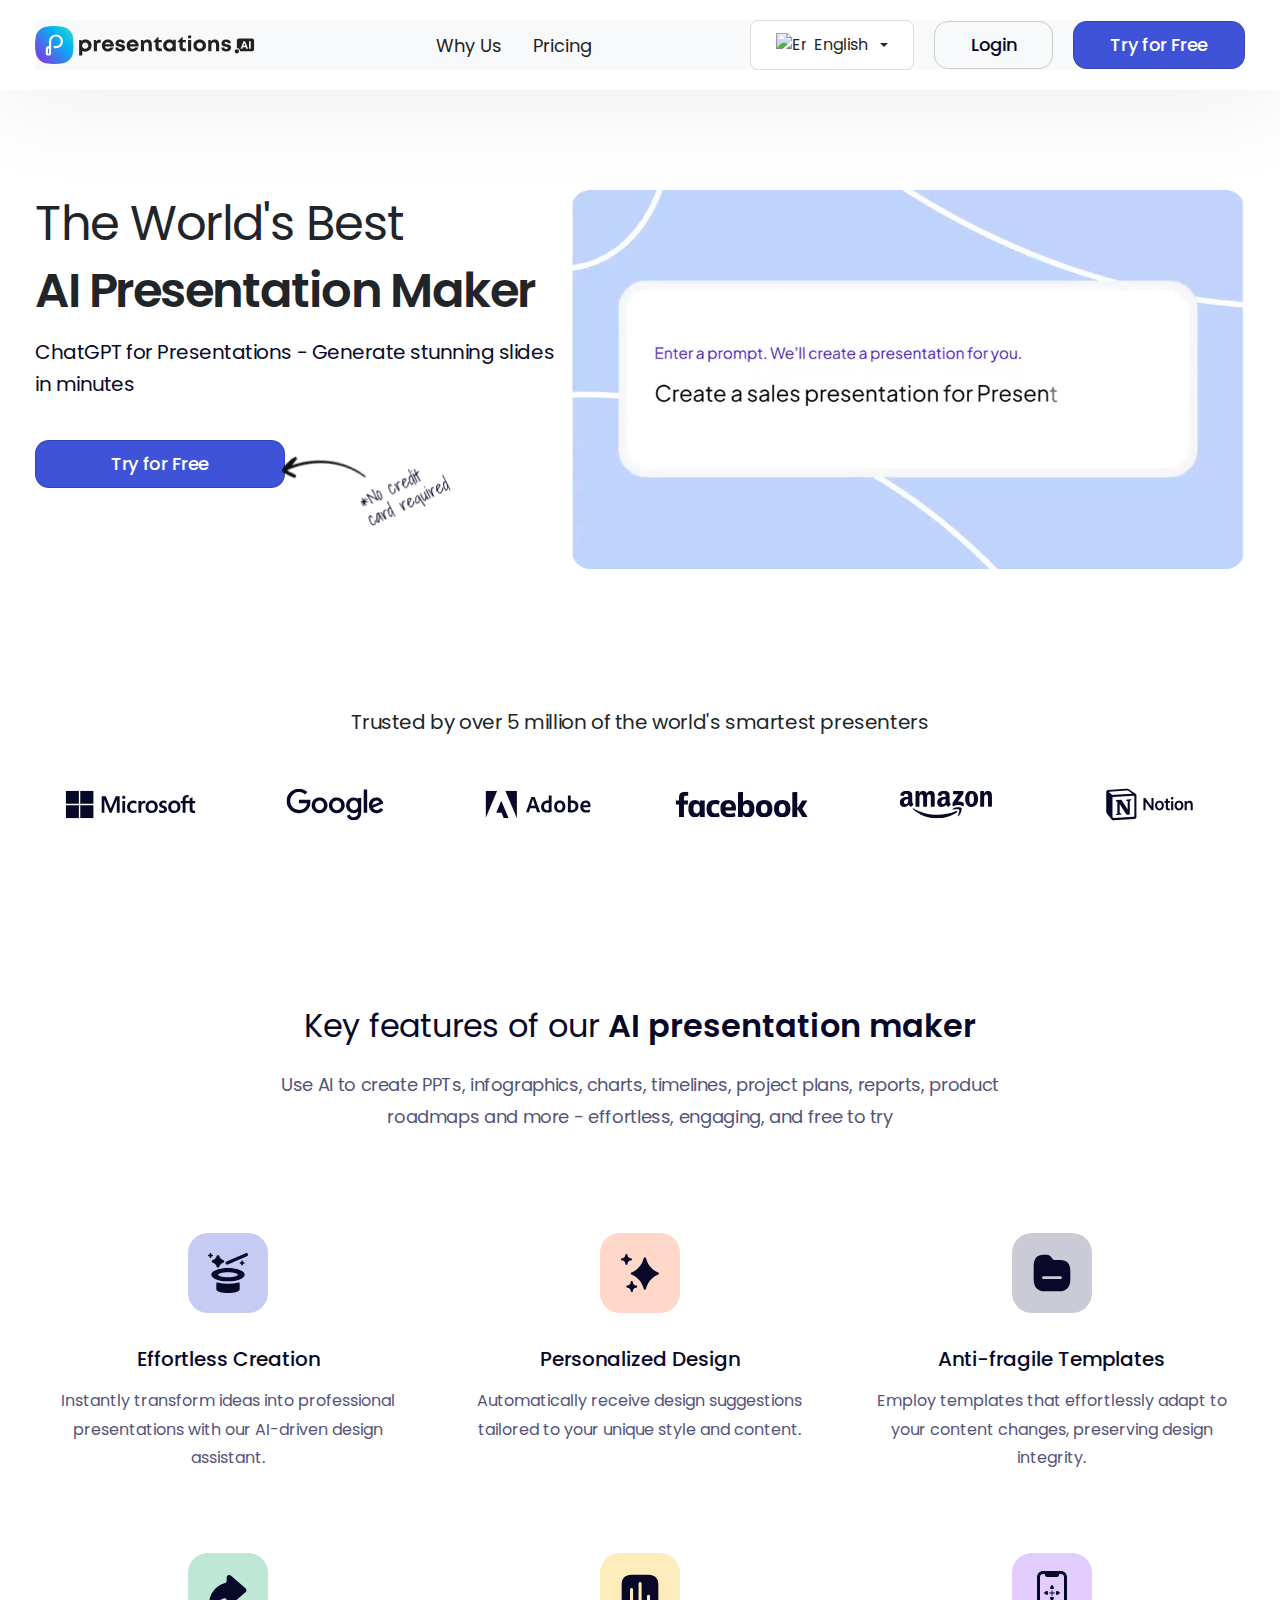
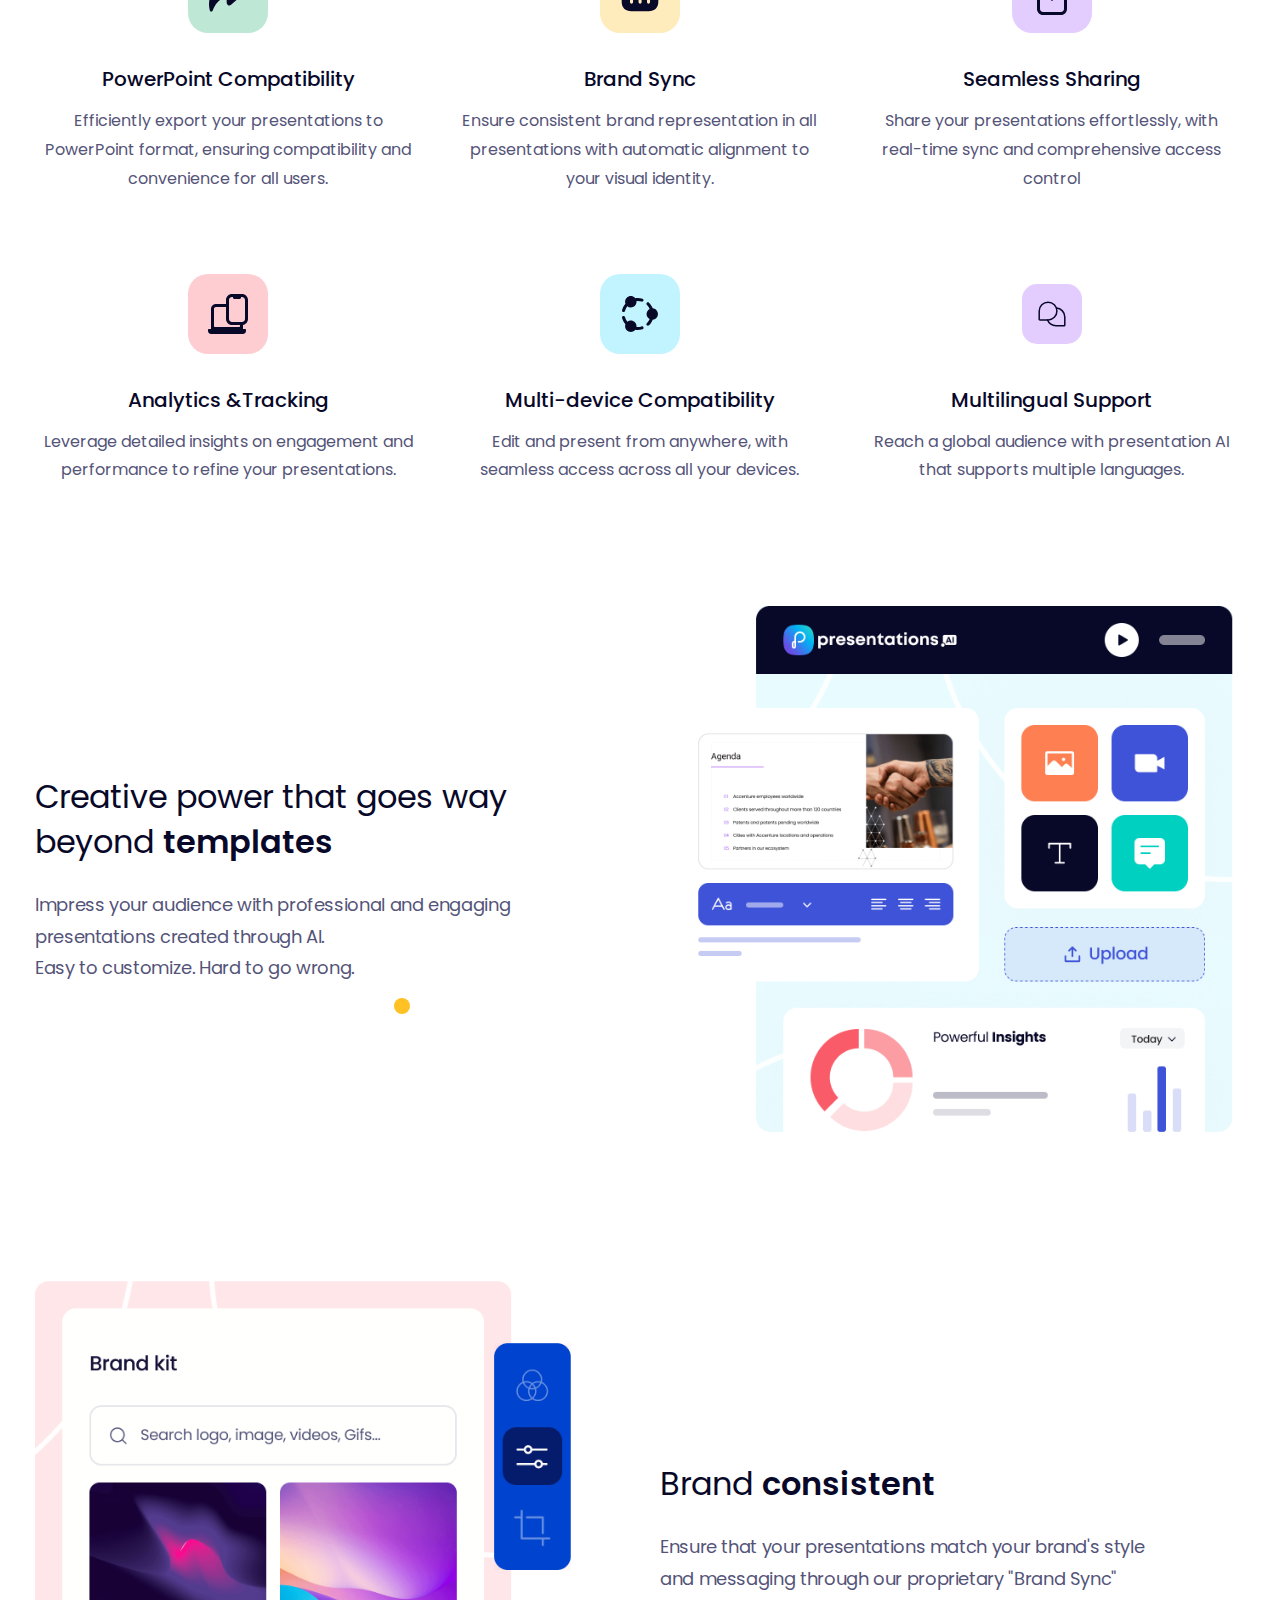
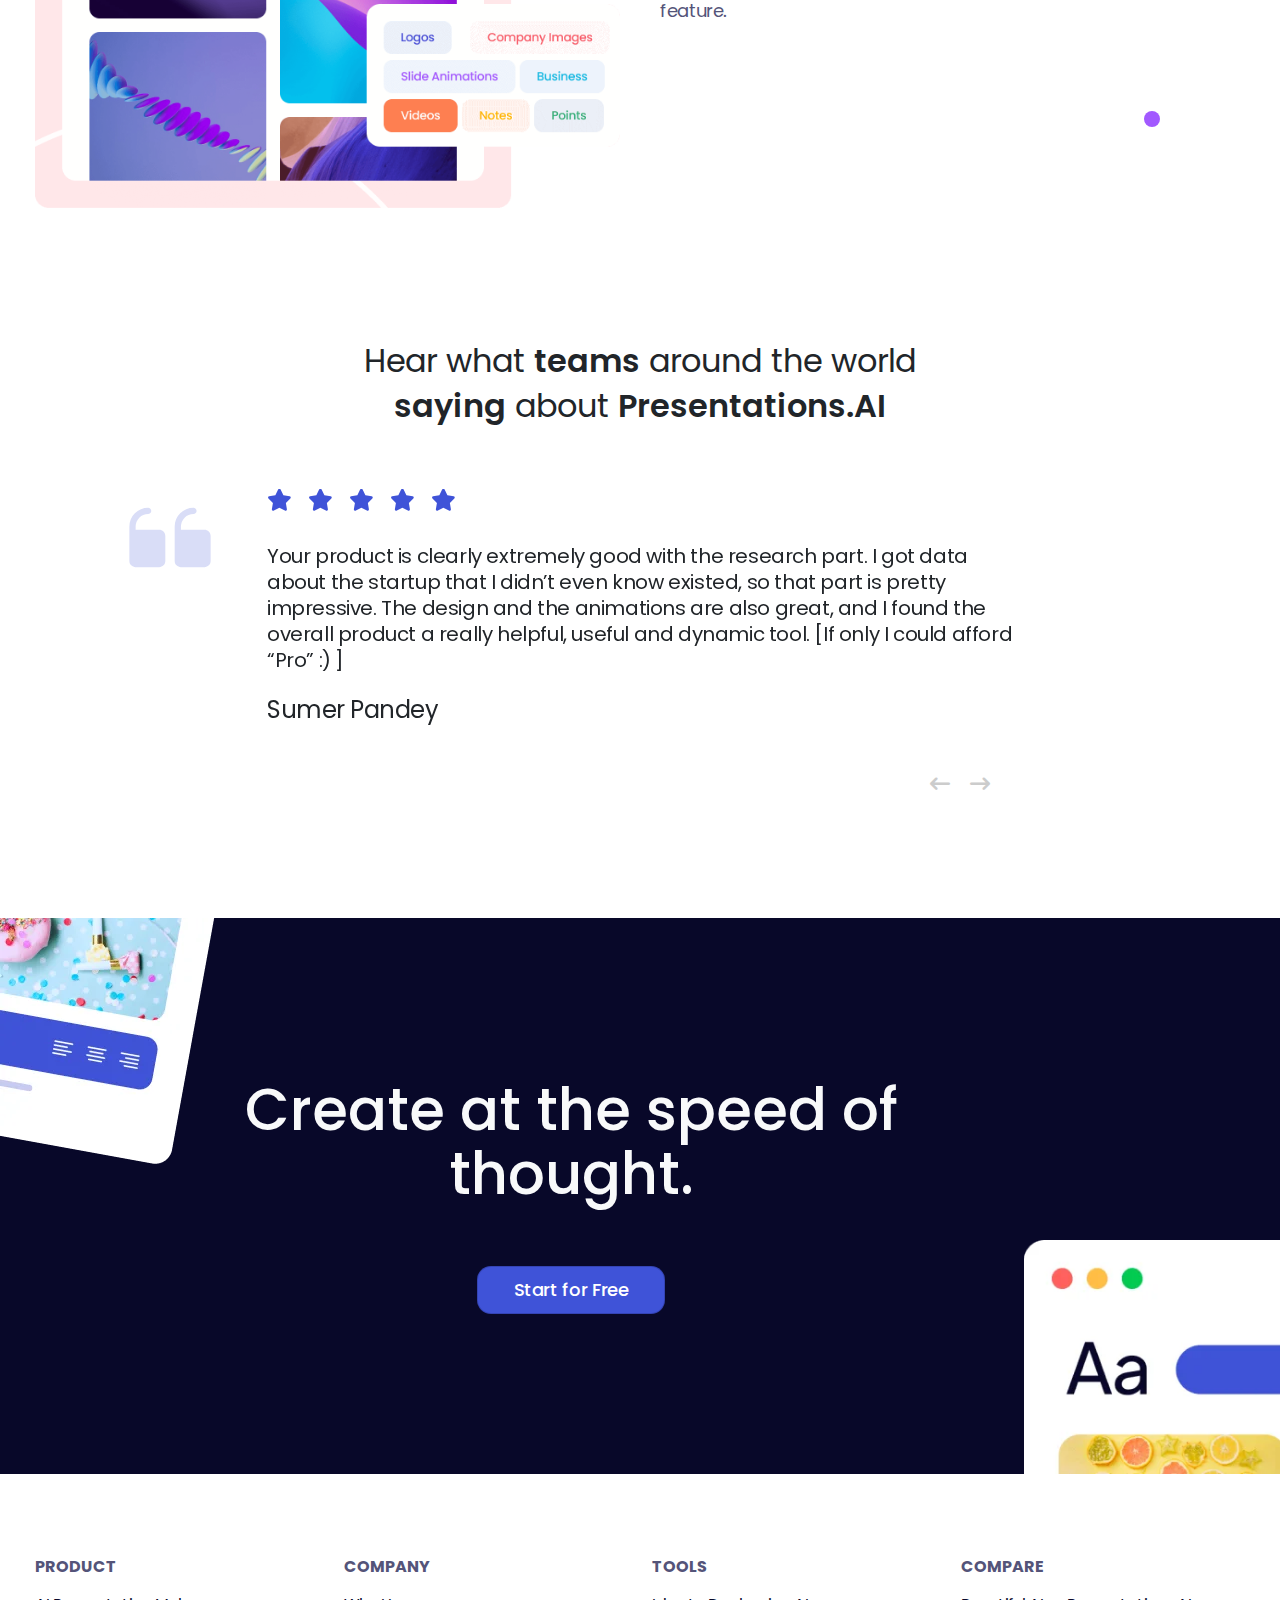
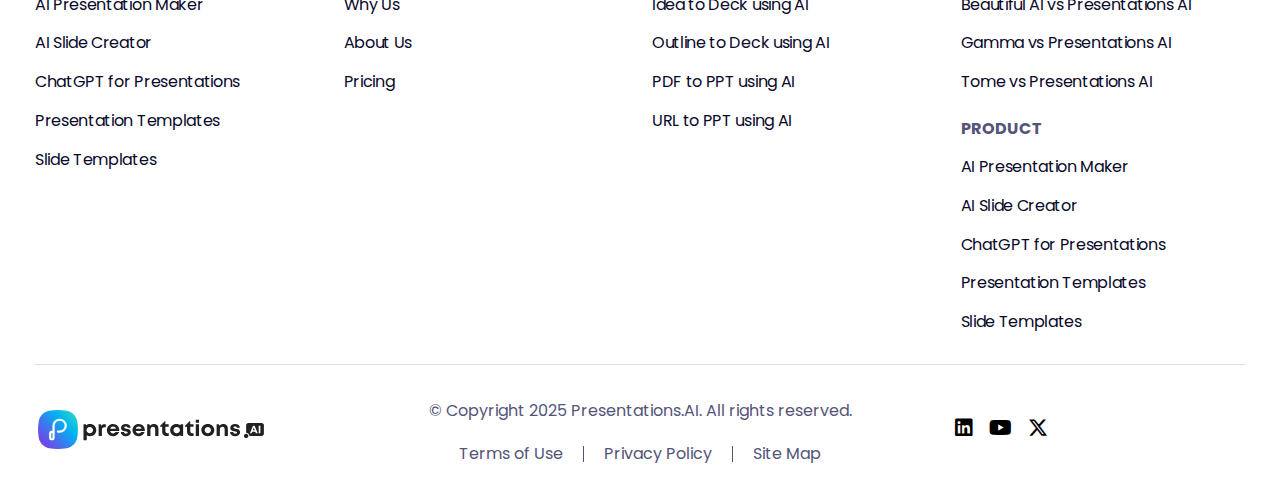
==== commit 4abb6f64: "Add files via upload" ====
--- a/index.html
+++ b/index.html
@@ -54,6 +54,34 @@
           </div>
 
           <div class="sign-up">
+            <div class="dropdown">
+              <button class="btn language-selector dropdown-toggle" type="button" data-bs-toggle="dropdown" aria-expanded="false">
+                  <img src="https://flagcdn.com/w40/gb.png" alt="English" class="flag-icon">
+                  <span>English</span>
+              </button>
+              <ul class="dropdown-menu">
+                  <li>
+                      <a class="dropdown-item d-flex align-items-center" href="#">
+                          <img src="https://flagcdn.com/w40/gb.png" alt="English" class="flag-icon"> English
+                      </a>
+                  </li>
+                  <li>
+                      <a class="dropdown-item d-flex align-items-center" href="#">
+                          <img src="https://flagcdn.com/w40/es.png" alt="Español" class="flag-icon"> Español
+                      </a>
+                  </li>
+                  <li>
+                      <a class="dropdown-item d-flex align-items-center" href="#">
+                          <img src="https://flagcdn.com/w40/fr.png" alt="Français" class="flag-icon"> Français
+                      </a>
+                  </li>
+                  <li>
+                      <a class="dropdown-item d-flex align-items-center" href="#">
+                          <img src="https://flagcdn.com/w40/de.png" alt="Deutsch" class="flag-icon"> Deutsch
+                      </a>
+                  </li>
+              </ul>
+          </div>
             <a href="" class="secondary-btn ">Login</a>
             <a href="" class="primary-btn">Try for Free</a>
           </div>
--- a/assets/css/main.css
+++ b/assets/css/main.css
@@ -6,6 +6,7 @@
     --primar-color:#3f53d8;
     --text-color-1: #080829;
     --para-color-1: #545479;
+    --grey: #cbcdcd;
 }
 
 
@@ -80,7 +81,7 @@
     font-size: 18px;
     text-align: center;
     border-radius: 14px;
-    padding: 19px 36px 20px;
+    padding: 14px 36px;
     font-weight: 500;
     transition: all .2s;
     letter-spacing: -.02em;
@@ -96,19 +97,17 @@
 
 }
 
-
-
 .secondary-btn {
+    border: 1px solid var(--grey);
     color: var(--text-color-1);
     background-color: transparent;
     font-size: 18px;
     text-align: center;
     border-radius: 14px;
-    padding: 19px 36px 20px;
+    padding: 14px 36px;
     font-weight: 500;
     transition: all .2s;
     letter-spacing: -.02em;
-    border: 1px solid transparent;
     line-height: 100%;
 }
 
@@ -194,7 +193,32 @@
     padding-bottom: 12px;
     text-transform: uppercase;
 }
-
+.language-selector {
+    border: 1px solid #ddd;
+    border-radius: 8px;
+    padding: 8px 12px;
+    background-color: #fff;
+    cursor: pointer;
+    display: flex;
+    align-items: center;
+    gap: 8px;
+}
+.dropdown-menu {
+    min-width: 180px;
+}
+.language-selector {
+    border: 1px solid #ddd;
+    border-radius: 8px;
+    padding: 12px 25px;
+    background-color: #fff;
+    cursor: pointer;
+    display: flex;
+    align-items: center;
+    gap: 8px;
+}
+.language-selector img {
+    width: 30px;
+}
 
 
 
@@ -700,4 +724,81 @@
 .footer-bottom-block .social i {
     color: #000;
     font-size: 20px;
+}
+/* =============login page============== */
+.login-container {
+    display: flex;
+    height: 100%;
+    gap: 0;
+}
+.login-box {
+    background: var(--white);
+    padding: 40px;
+    border-radius: 10px;
+    box-shadow: 0px 4px 10px rgba(0, 0, 0, 0.1);
+    width: 50%;
+    max-height: 100vh;
+    min-height: 100vh;
+}
+.login-container .ft-block {
+    width: 50%;
+}
+.login-container .logo {
+    width: 250px;
+    margin-bottom: 70px;
+}
+.login-container .linear-text {
+    --bs-text-opacity: 1;
+    background: linear-gradient(276deg, rgb(58, 142, 230) 0%, rgb(192, 58, 231) 100%);
+    -webkit-background-clip: text !important;
+    background-clip: text !important;
+    color: transparent !important;
+}
+.login-title {
+    font-size: 28px !important;
+    font-weight: bold;
+    margin: 10px 0 20px;
+}
+.login-wrape {
+    max-width: 420px;
+    margin: 0 auto;
+}
+.login-container .btn-social {
+    display: flex;
+    align-items: center;
+    gap: 10px;
+    padding: 2px;
+    font-size: 16px;
+    width: 100%;
+    text-align: left;
+    border-radius: 6px;
+    margin-bottom: 10px;
+    min-height: 48px;
+}
+.login-container .btn-social .icon {
+    background: #fff;
+    padding: 9px;
+    border-radius: 5px;
+}
+
+
+.login-container .checkbox-label {
+    font-size: 14px;
+}
+.feature-list i {
+    color: green;
+}
+.feature-list p {
+    margin-bottom: 10px;
+}
+.login-container.language-selector {
+    border: 1px solid #ddd;
+    border-radius: 8px;
+    padding: 8px 12px;
+    background-color: #fff;
+    display: flex;
+    align-items: center;
+    gap: 8px;
+    cursor: pointer;
+    float: right;
 }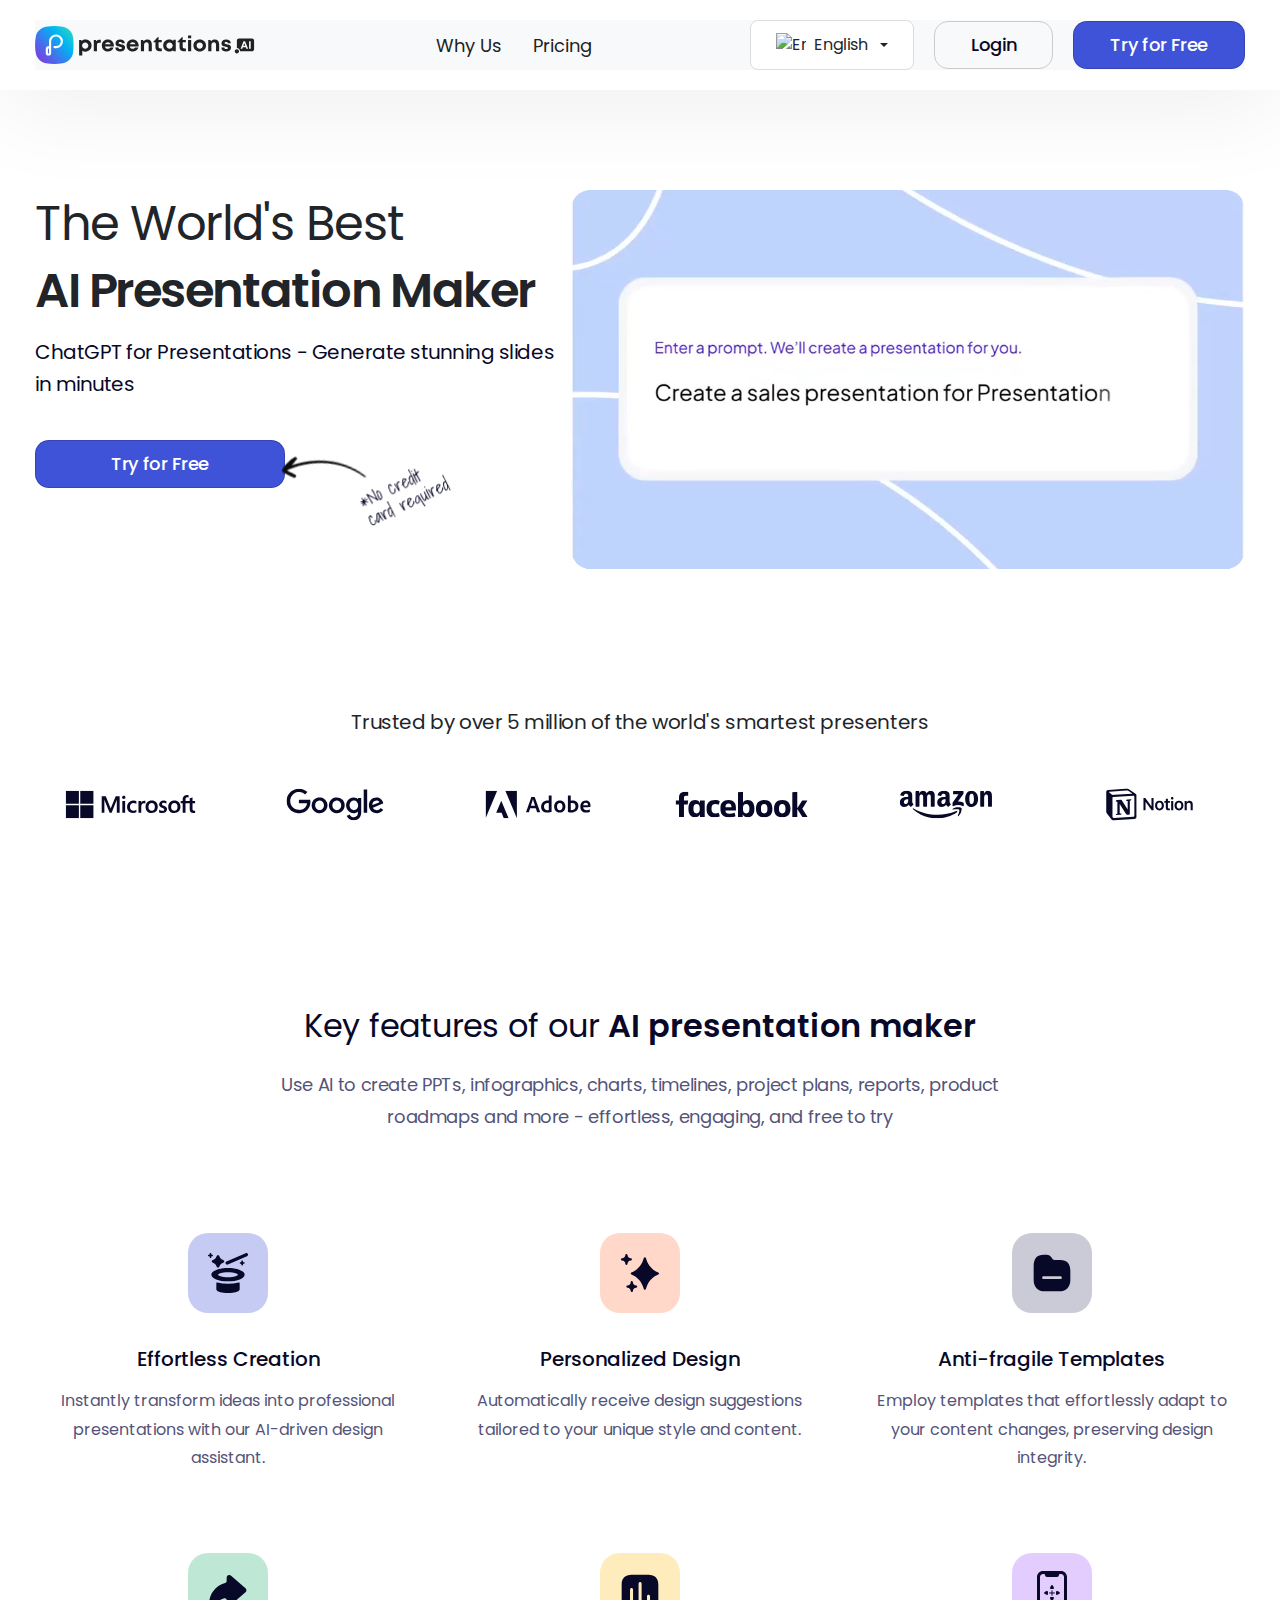
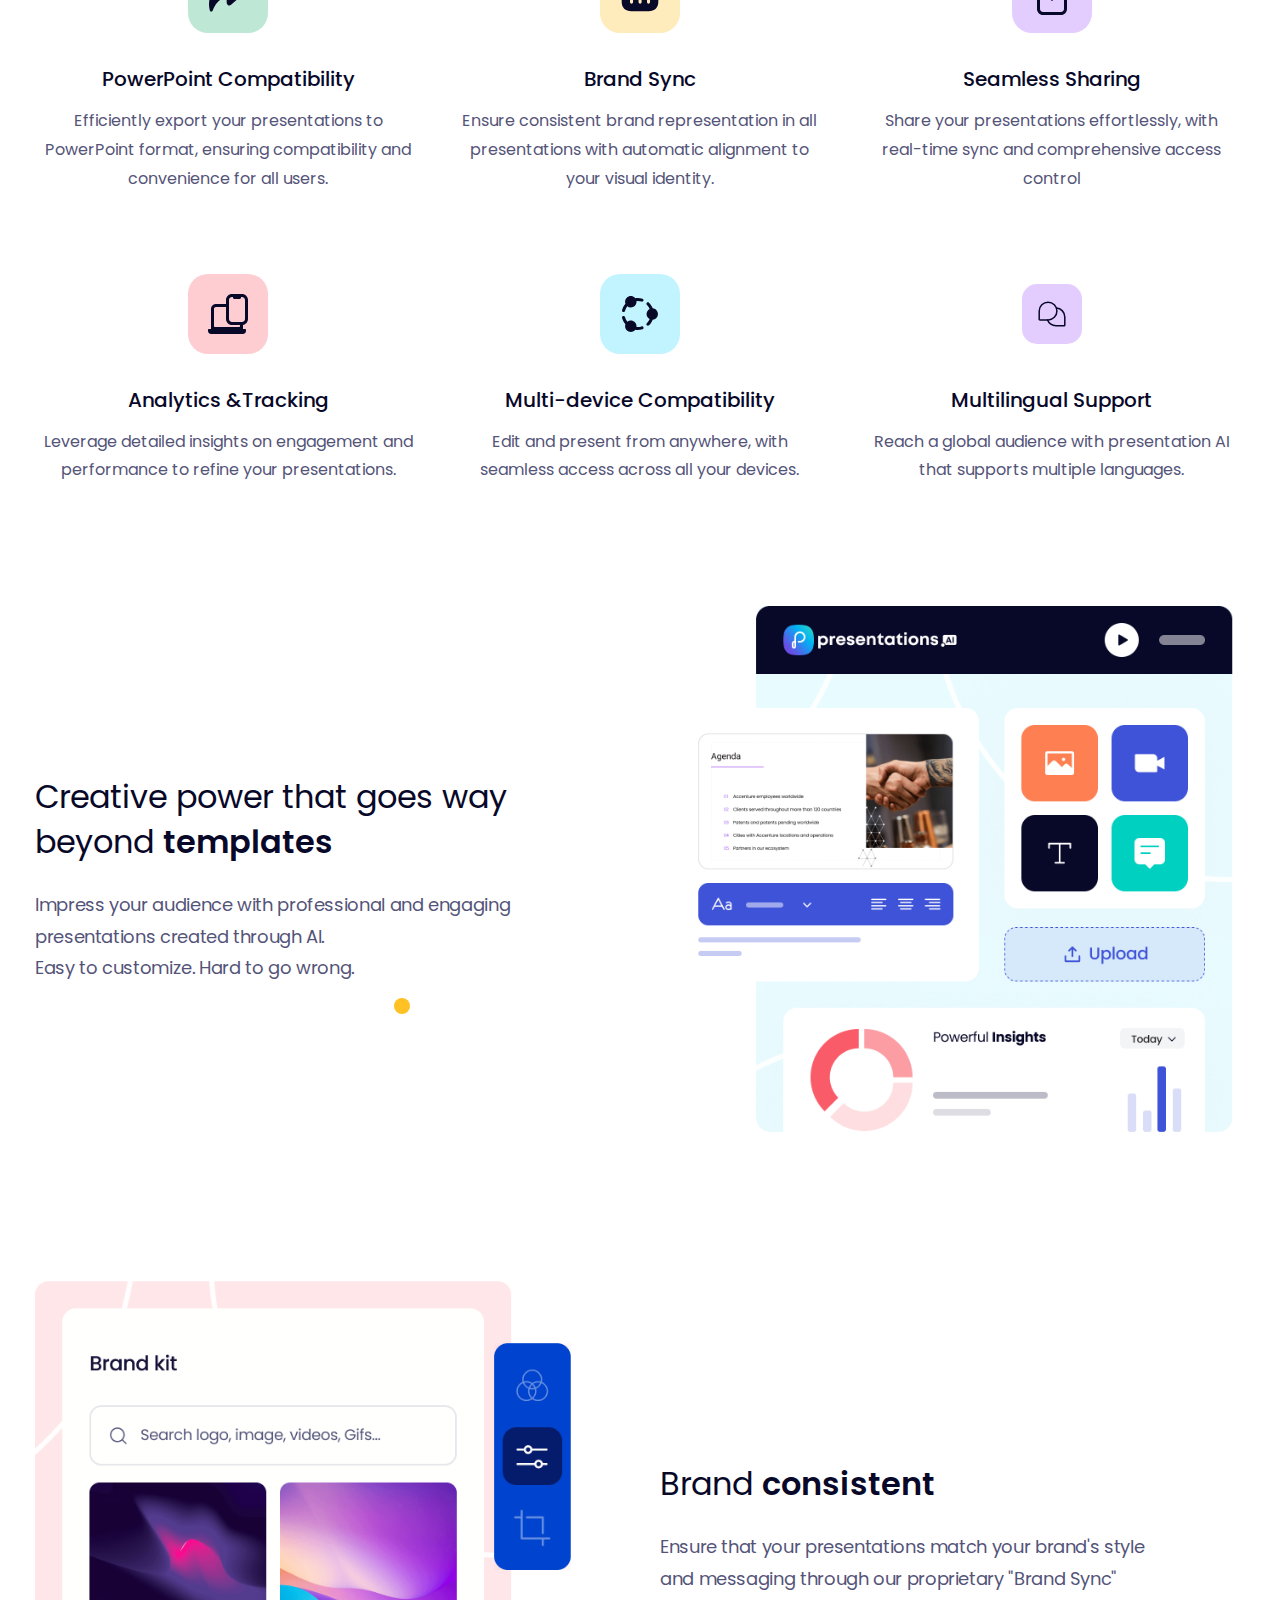
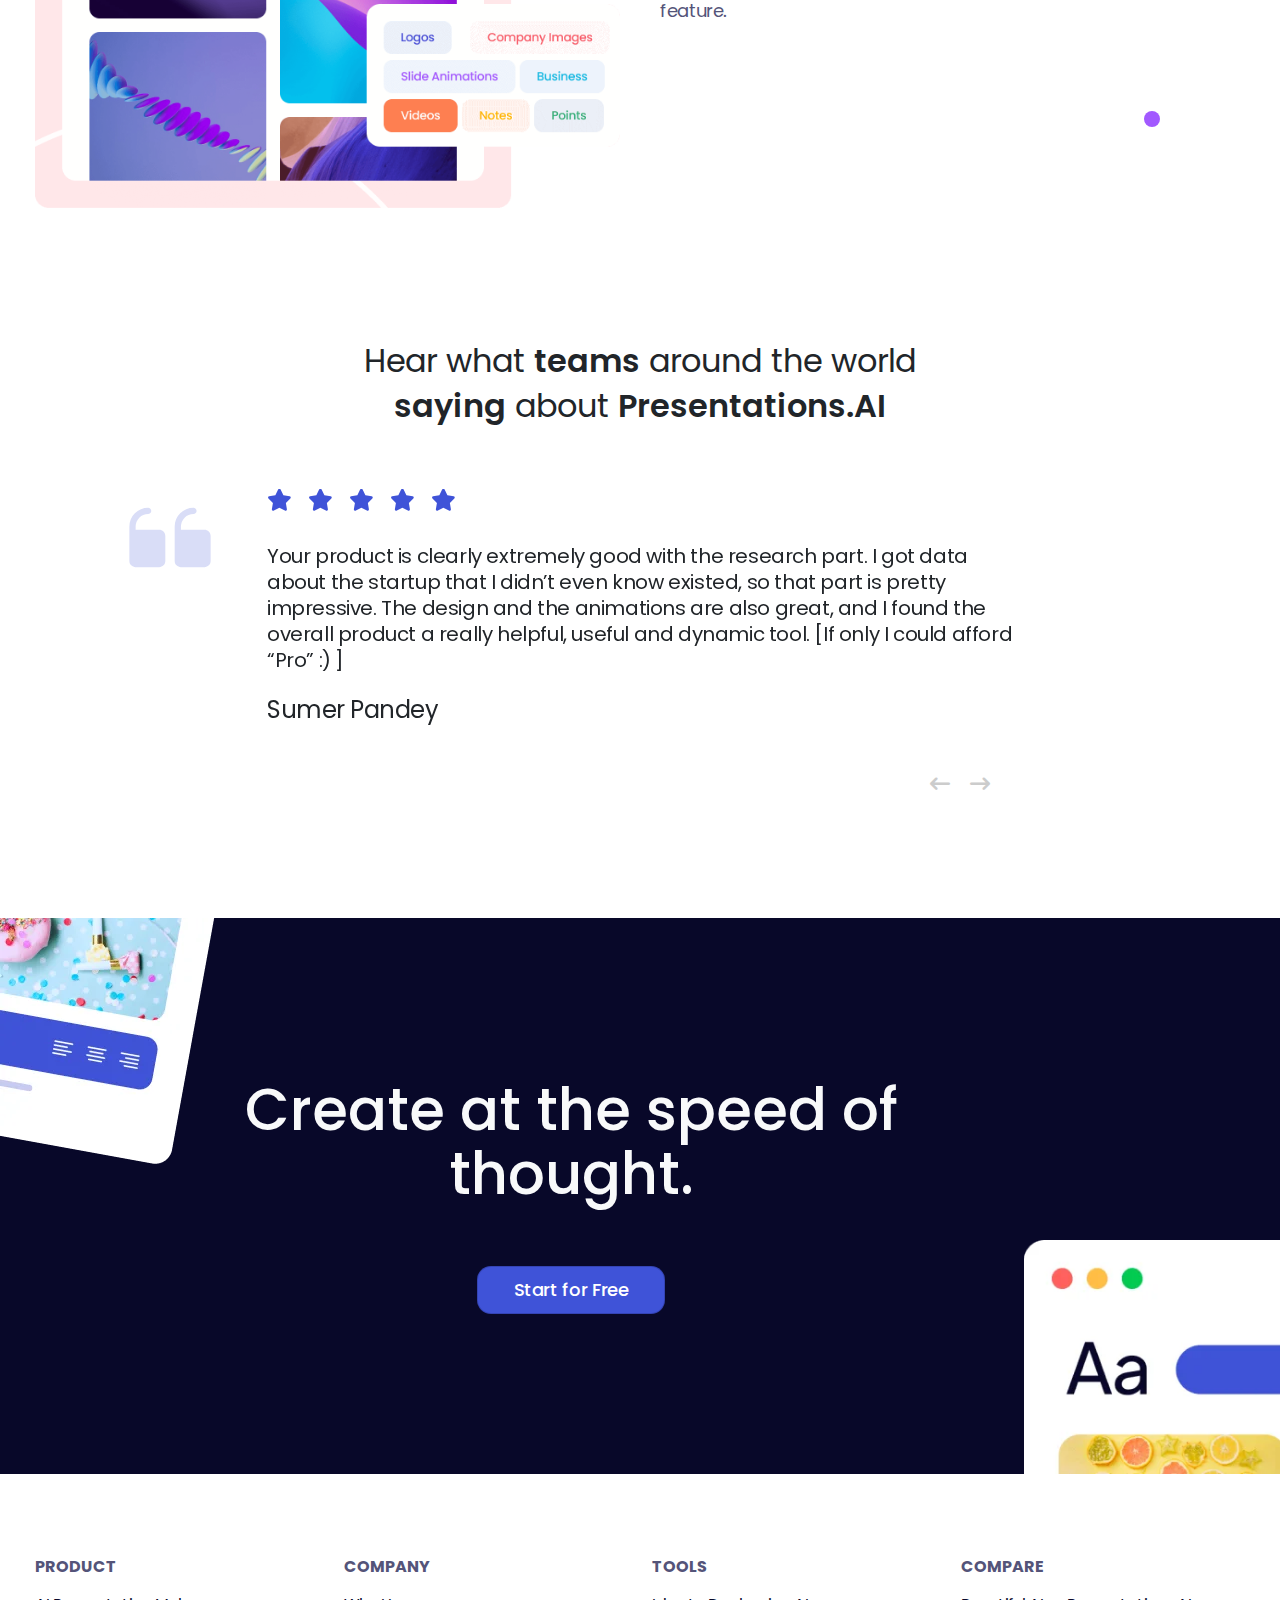
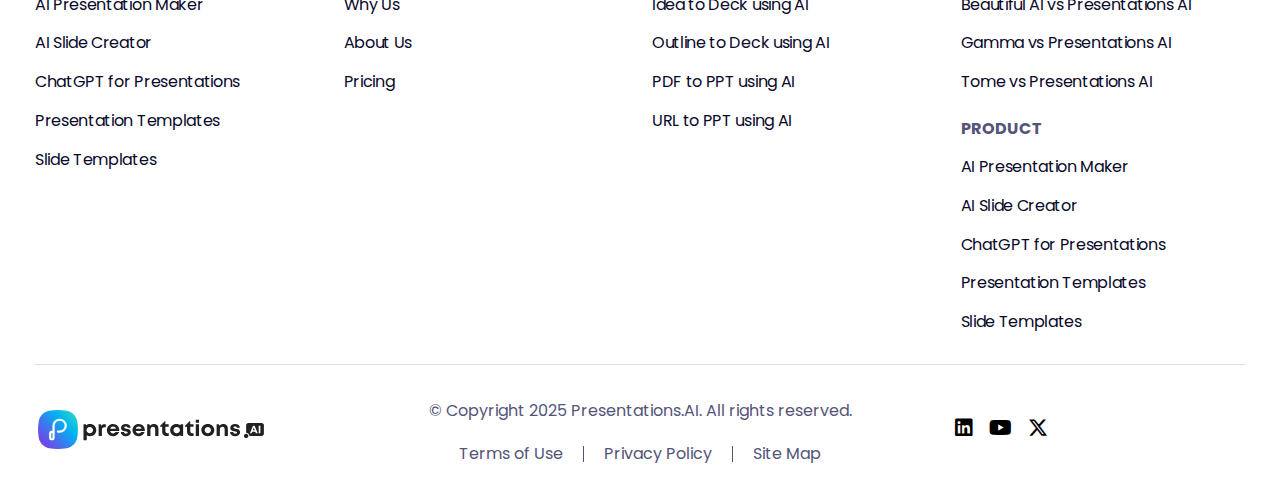
==== commit 7e683244: "Add files via upload" ====
--- a/index.html
+++ b/index.html
@@ -48,7 +48,7 @@
 
             </ul>
             <div class="sign-up mob-btn">
-              <a href="" class="secondary-btn ">Login</a>
+              <a href="./login.html" class="secondary-btn ">Login</a>
               <a href="" class="primary-btn">Try for Free</a>
             </div>
           </div>
--- a/assets/css/main.css
+++ b/assets/css/main.css
@@ -730,6 +730,7 @@
     display: flex;
     height: 100%;
     gap: 0;
+    min-height: 100vh;
 }
 .login-box {
     background: var(--white);
@@ -737,11 +738,12 @@
     border-radius: 10px;
     box-shadow: 0px 4px 10px rgba(0, 0, 0, 0.1);
     width: 50%;
-    max-height: 100vh;
+    
     min-height: 100vh;
 }
 .login-container .ft-block {
     width: 50%;
+    background-color: rgb(237 245 255 );
 }
 .login-container .logo {
     width: 250px;
@@ -753,11 +755,21 @@
     -webkit-background-clip: text !important;
     background-clip: text !important;
     color: transparent !important;
-}
-.login-title {
+    font-size: 18px;
+    line-height: 1.55;
+    font-weight: 500;
+}
+.login-container .login-title {
     font-size: 28px !important;
     font-weight: bold;
     margin: 10px 0 20px;
+}
+.login-container  .form-check {
+    margin-top: 15px;
+}
+.login-container .sign-up-para {
+    font-size: 13px;
+    line-height: 1.53;
 }
 .login-wrape {
     max-width: 420px;
@@ -785,11 +797,13 @@
 .login-container .checkbox-label {
     font-size: 14px;
 }
-.feature-list i {
+.login-container .feature-list i {
     color: green;
 }
-.feature-list p {
+.login-container .feature-list p {
     margin-bottom: 10px;
+    font-size: 14px;
+    line-height: 20px;
 }
 .login-container.language-selector {
     border: 1px solid #ddd;
@@ -801,4 +815,32 @@
     gap: 8px;
     cursor: pointer;
     float: right;
+}
+.login-container .ft-block-wrap {
+    min-height: 426px;
+    margin-top: 128px;
+    max-width: 520px;
+    margin: 128px auto 0;
+}
+.login-container .ft-block-wrap h3 span {
+    --bs-text-opacity: 1;
+    background: linear-gradient(276deg, rgb(58, 142, 230) 0%, rgb(192, 58, 231) 100%);
+    -webkit-background-clip: text !important;
+    background-clip: text !important;
+    color: transparent !important;
+}
+.login-container .feature-list .list {
+    display: flex;
+    justify-content: flex-start;
+    gap: 10px;
+}
+.login-container .feature-list .list i {
+    width: 20px;
+    height: 20px;
+    margin-top: 5px;
+}
+.login-container .ft-block-wrap h3 {
+    font-size: 20px;
+    font-weight: 400;
+    line-height: 1.5;
 }--- a/assets/css/responsive.css
+++ b/assets/css/responsive.css
@@ -11,6 +11,17 @@
         width: 50%;
         box-sizing: border-box;
     }
+    .login-container .logo {
+        width: 250px;
+        margin-bottom: 40px;
+    }
+    .login-title {
+        font-size: 22px !important;
+    }
+    .login-container .ft-block-wrap {
+        margin: 50px auto 0;
+        padding: 0 15px;
+    }
 
     .typography h1 {
         font-size: 40px;
@@ -64,10 +75,16 @@
 }
 
 @media (max-width:991px) {
+    .login-title {
+        font-size: 20px !important;
+    }
 
     section.hero .content .left,
     section.hero .content .right {
         width: 100%;
+    }
+    .login-container .login-title {
+        font-size: 20px !important;
     }
 
     section.hero .content .left {
@@ -219,12 +236,20 @@
 }
 
 @media (max-width:767px){
+    .login-container {
+        flex-direction: column;
+    }
     section.template .row .col-md-6 {
         width: 100%;
         margin-bottom: 15px;
     }
     .typography h1 {
         font-size: 30px;
+    }
+    .login-box { width: 100%;
+    }
+    .login-container .ft-block {
+        width: 100%;
     }
     .body-small-black {
         font-size: 16px;
@@ -302,6 +327,32 @@
 }
 
 @media (max-width:575px){
+    .login-box {
+        padding: 20px;
+    }
+    .login-container .ft-block-wrap {
+        margin: 30px auto 0;
+        padding: 0 15px;
+    }
+    .login-container .btn-social {
+        font-size: 14px;
+        min-height: 40px;
+    }
+    .login-container .ft-block-wrap h3 {
+        font-size: 18px;
+    }
+    .login-container .btn-social .icon {
+        padding: 6px;
+    }
+    p.login-left-bottom {
+        font-size: 14px;
+        padding-bottom: 20px;
+        margin-top: 10px !important;
+    }
+    .login-container .logo {
+        width: 180px;
+        margin-bottom: 20px;
+    }
     h1.home-hero-heading {
         text-align: center;
     }
